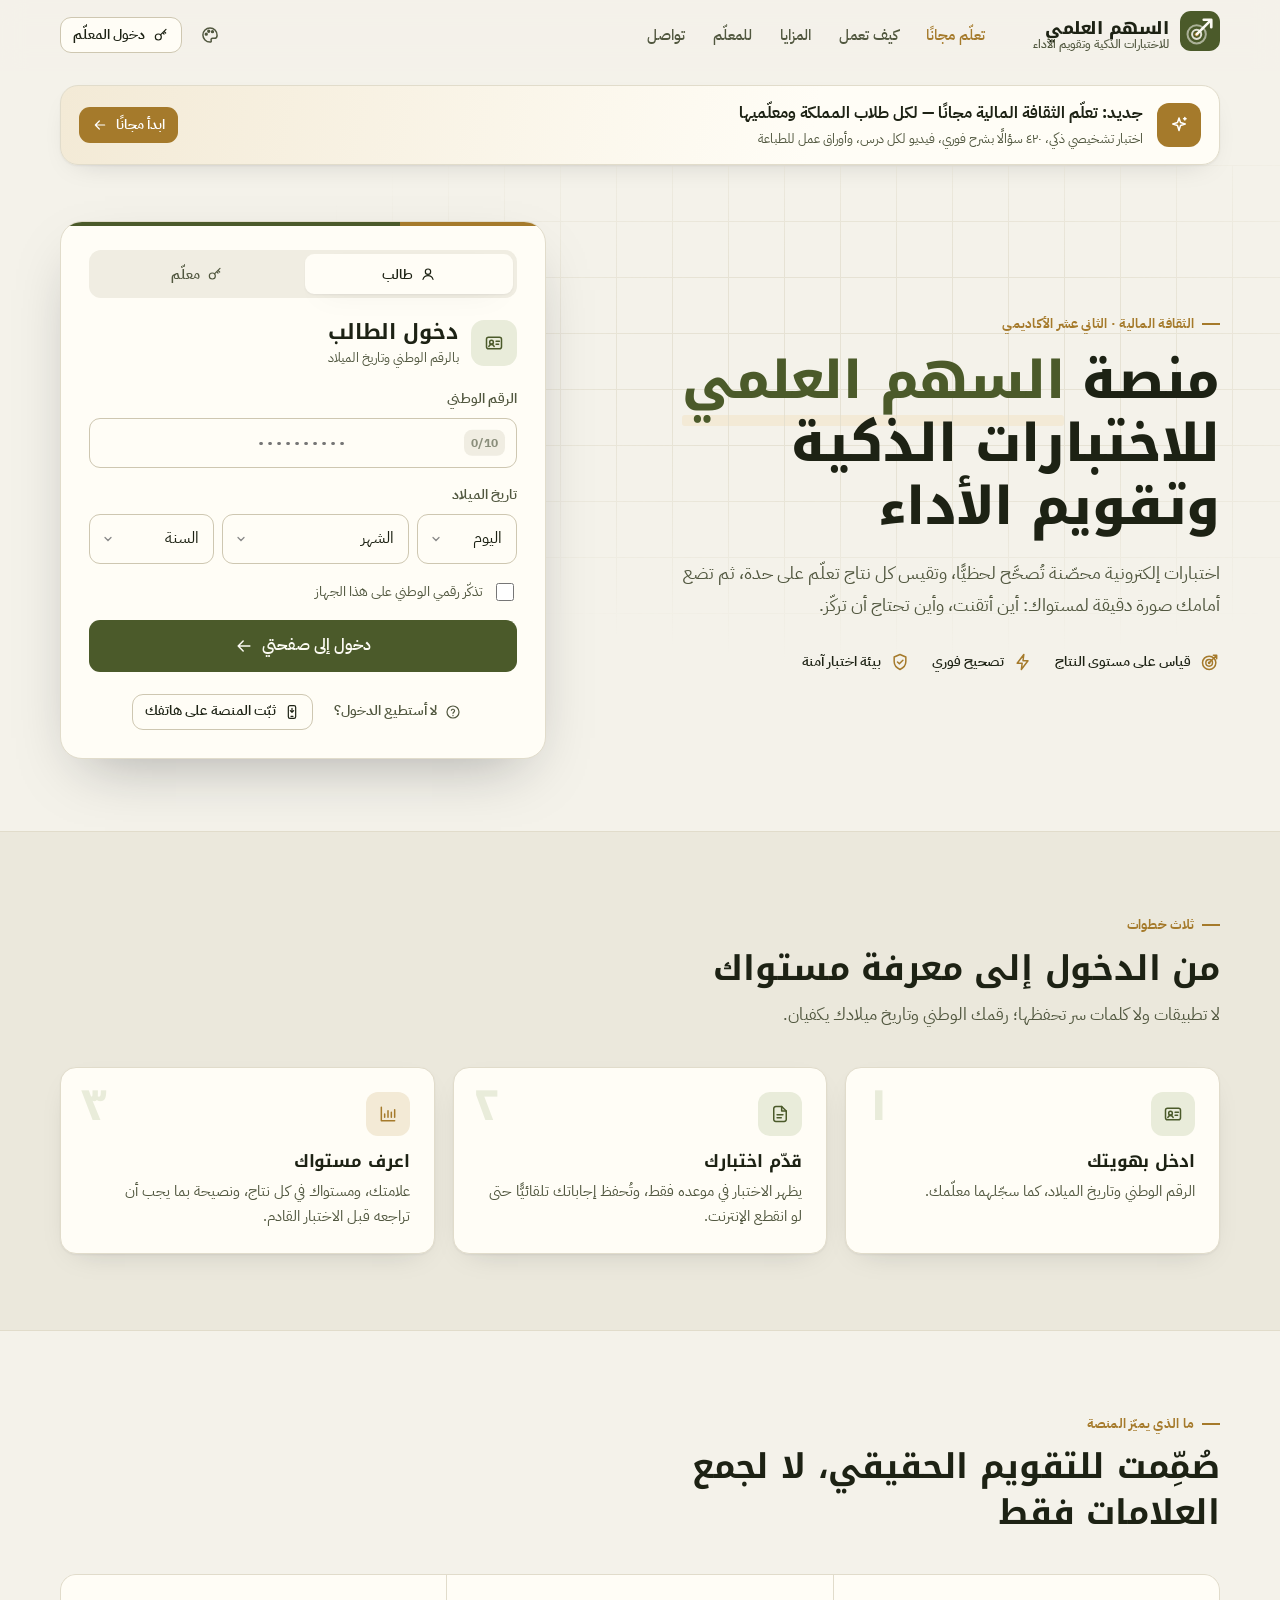
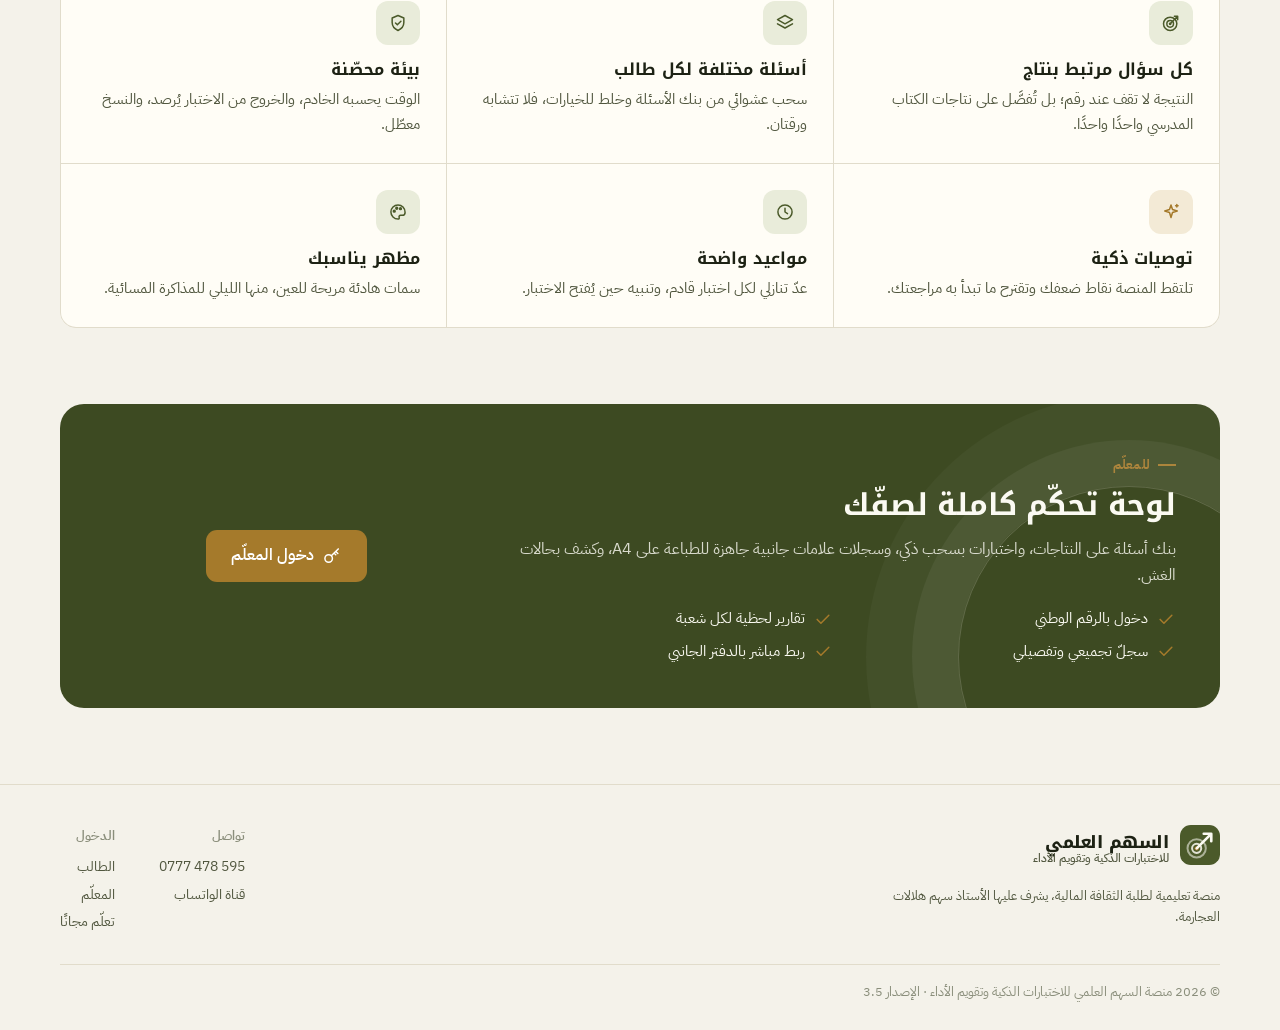
==== index.html @ 31724e99 "Add files via upload" ====
<!DOCTYPE html>
<html lang="ar" dir="rtl" data-skin="olive">
<head>
<meta charset="utf-8">
<meta http-equiv="Cache-Control" content="no-cache, must-revalidate">
<meta name="viewport" content="width=device-width, initial-scale=1, viewport-fit=cover">
<meta name="theme-color" content="#3d4a22">
<meta name="description" content="منصة السهم العلمي للاختبارات الذكية وتقويم الأداء — اختبارات إلكترونية آمنة تقيس كل نتاج تعلّم وتعرض للطالب مستواه بدقة.">
<title>منصة السهم العلمي للاختبارات الذكية وتقويم الأداء</title>
<link rel="manifest" href="manifest.webmanifest">
<link rel="icon" href="assets/icon.svg?v=3.9.2" type="image/svg+xml">
<link rel="preconnect" href="https://fonts.googleapis.com">
<link rel="preconnect" href="https://fonts.gstatic.com" crossorigin>
<link href="https://fonts.googleapis.com/css2?family=IBM+Plex+Sans+Arabic:wght@400;500;600;700&family=Noto+Kufi+Arabic:wght@600;700;800&display=swap" rel="stylesheet">
<link rel="stylesheet" href="assets/brand.css?v=3.9.2">
</head>
<body>

<!-- ======================= الموقع + الدخول ======================= -->
<div id="vLogin" class="hide">
  <header class="site-nav" id="siteNav"><div class="container">
    <a class="brand" href="#top"><span data-logo></span><span class="wm"><b>السهم العلمي</b><span>للاختبارات الذكية وتقويم الأداء</span></span></a>
    <nav aria-label="أقسام الموقع">
      <a href="learn.html" class="nav-free">تعلّم مجانًا</a><a href="#how">كيف تعمل</a><a href="#features">المزايا</a><a href="#teachers">للمعلّم</a><a href="#contact">تواصل</a>
    </nav>
    <div class="end">
      <button class="iconbtn" id="skinBtnL" title="المظهر" aria-label="تغيير المظهر"><i data-ic="palette"></i></button>
      <a class="btn outline sm hide-sm" href="teacher.html"><i data-ic="key" class="sm"></i>دخول المعلّم</a>
    </div>
  </div></header>

  <section class="free-strip"><div class="container"><a href="learn.html">
    <span class="fs-ic"><i data-ic="spark"></i></span><span class="fs-t"><b>جديد: تعلّم الثقافة المالية مجانًا — لكل طلاب المملكة ومعلّميها</b>
    <span>اختبار تشخيصي ذكي، ٤٢٠ سؤالًا بشرح فوري، فيديو لكل درس، وأوراق عمل للطباعة</span></span><span class="btn gold sm">ابدأ مجانًا <i data-ic="left" class="sm"></i></span></a></div></section>
  <section class="hero" id="top"><div class="container">
    <div class="reveal">
      <span class="eyebrow">الثقافة المالية · الثاني عشر الأكاديمي</span>
      <h1>منصة <em>السهم العلمي</em><br>للاختبارات الذكية وتقويم الأداء</h1>
      <p class="lead">اختبارات إلكترونية محصّنة تُصحَّح لحظيًّا، وتقيس كل نتاج تعلّم على حدة، ثم تضع أمامك صورة دقيقة لمستواك: أين أتقنت، وأين تحتاج أن تركّز.</p>
      <div class="trust">
        <div><i data-ic="target"></i>قياس على مستوى النتاج</div>
        <div><i data-ic="bolt"></i>تصحيح فوري</div>
        <div><i data-ic="shield"></i>بيئة اختبار آمنة</div>
      </div>
    </div>

    <div class="portal reveal" id="portal">
      <div class="seg" role="tablist"><button class="on" role="tab" aria-selected="true"><i data-ic="user" class="sm"></i>طالب</button><a href="teacher.html" role="tab"><i data-ic="key" class="sm"></i>معلّم</a></div>
      <div id="loginBox">
        <div class="p-head"><div class="badge"><i data-ic="id"></i></div><div><h2>دخول الطالب</h2><div class="tiny">بالرقم الوطني وتاريخ الميلاد</div></div></div>
        <form id="loginForm" autocomplete="off" novalidate>
          <div id="loginErr" class="err hide" role="alert"></div>
          <label class="field"><span>الرقم الوطني</span>
            <div class="nid-wrap" id="nidWrap">
              <input class="input mono" id="nid" inputmode="numeric" maxlength="10" required placeholder="٠٠٠٠٠٠٠٠٠٠" dir="ltr" aria-describedby="nidCount">
              <span class="count" id="nidCount">0/10</span><span class="tick"><i data-ic="checkc"></i></span>
            </div></label>
          <div class="field"><span>تاريخ الميلاد</span>
            <div class="dob">
              <select class="input" id="dobD" aria-label="اليوم" required></select>
              <select class="input" id="dobM" aria-label="الشهر" required></select>
              <select class="input" id="dobY" aria-label="السنة" required></select>
            </div></div>
          <label class="check"><input type="checkbox" id="remember"> تذكّر رقمي الوطني على هذا الجهاز</label>
          <button class="btn primary block lg" id="loginBtn" type="submit">دخول إلى صفحتي <i data-ic="left"></i></button>
          <div class="login-help"><button type="button" class="btn ghost sm" id="helpBtn"><i data-ic="help" class="sm"></i>لا أستطيع الدخول؟</button>
            <button type="button" class="btn outline sm hide" id="installBtn"><i data-ic="phone" class="sm"></i>ثبّت المنصة على هاتفك</button></div>
        </form>
      </div>
      <div id="welcomeBox" class="welcome hide" aria-live="polite">
        <div class="ok"><i data-ic="check" class="lg"></i></div>
        <h2 id="wName">أهلًا</h2><p class="muted" style="margin-top:6px">نجهّز صفحتك الآن…</p>
        <div class="step-dots"><i class="on"></i><i class="on"></i><i></i></div>
      </div>
    </div>
  </div></section>

  <section class="sec alt" id="how"><div class="container">
    <div class="sec-head reveal"><span class="eyebrow">ثلاث خطوات</span><h2>من الدخول إلى معرفة مستواك</h2><p>لا تطبيقات ولا كلمات سر تحفظها؛ رقمك الوطني وتاريخ ميلادك يكفيان.</p></div>
    <div class="steps">
      <div class="card reveal"><div class="ibox"><i data-ic="id"></i></div><h3>ادخل بهويتك</h3><p>الرقم الوطني وتاريخ الميلاد، كما سجّلهما معلّمك.</p></div>
      <div class="card reveal"><div class="ibox"><i data-ic="file"></i></div><h3>قدّم اختبارك</h3><p>يظهر الاختبار في موعده فقط، وتُحفظ إجاباتك تلقائيًّا حتى لو انقطع الإنترنت.</p></div>
      <div class="card reveal"><div class="ibox gold"><i data-ic="chart"></i></div><h3>اعرف مستواك</h3><p>علامتك، ومستواك في كل نتاج، ونصيحة بما يجب أن تراجعه قبل الاختبار القادم.</p></div>
    </div>
  </div></section>

  <section class="sec" id="features"><div class="container">
    <div class="sec-head reveal"><span class="eyebrow">ما الذي يميّز المنصة</span><h2>صُمِّمت للتقويم الحقيقي، لا لجمع العلامات فقط</h2></div>
    <div class="feat reveal">
      <div><div class="ibox"><i data-ic="target"></i></div><h3>كل سؤال مرتبط بنتاج</h3><p>النتيجة لا تقف عند رقم؛ بل تُفصَّل على نتاجات الكتاب المدرسي واحدًا واحدًا.</p></div>
      <div><div class="ibox"><i data-ic="layers"></i></div><h3>أسئلة مختلفة لكل طالب</h3><p>سحب عشوائي من بنك الأسئلة وخلط للخيارات، فلا تتشابه ورقتان.</p></div>
      <div><div class="ibox"><i data-ic="shield"></i></div><h3>بيئة محصّنة</h3><p>الوقت يحسبه الخادم، والخروج من الاختبار يُرصد، والنسخ معطّل.</p></div>
      <div><div class="ibox gold"><i data-ic="spark"></i></div><h3>توصيات ذكية</h3><p>تلتقط المنصة نقاط ضعفك وتقترح ما تبدأ به مراجعتك.</p></div>
      <div><div class="ibox"><i data-ic="clock"></i></div><h3>مواعيد واضحة</h3><p>عدّ تنازلي لكل اختبار قادم، وتنبيه حين يُفتح الاختبار.</p></div>
      <div><div class="ibox"><i data-ic="palette"></i></div><h3>مظهر يناسبك</h3><p>سمات هادئة مريحة للعين، منها الليلي للمذاكرة المسائية.</p></div>
    </div>
  </div></section>

  <section id="teachers"><div class="container">
    <div class="band reveal">
      <div><span class="eyebrow" style="color:var(--gold)">للمعلّم</span><h2 style="margin-top:10px">لوحة تحكّم كاملة لصفّك</h2>
        <p>بنك أسئلة على النتاجات، واختبارات بسحب ذكي، وسجلات علامات جانبية جاهزة للطباعة على A4، وكشف بحالات الغش.</p>
        <ul><li><i data-ic="check"></i>دخول بالرقم الوطني</li><li><i data-ic="check"></i>تقارير لحظية لكل شعبة</li>
            <li><i data-ic="check"></i>سجلّ تجميعي وتفصيلي</li><li><i data-ic="check"></i>ربط مباشر بالدفتر الجانبي</li></ul></div>
      <div style="text-align:center"><a class="btn gold lg" href="teacher.html"><i data-ic="key"></i>دخول المعلّم</a></div>
    </div>
  </div></section>

  <footer class="site-foot" id="contact"><div class="container">
    <div style="max-width:360px">
      <a class="brand" href="#top"><span data-logo></span><span class="wm"><b>السهم العلمي</b><span>للاختبارات الذكية وتقويم الأداء</span></span></a>
      <p class="tiny" style="margin-top:12px">منصة تعليمية لطلبة الثقافة المالية، يشرف عليها الأستاذ سهم هلالات العجارمة.</p>
    </div>
    <div class="cols">
      <div><b>تواصل</b><a href="tel:0777478595" dir="ltr" style="text-align:right">0777 478 595</a><a href="https://whatsapp.com/channel/0029VbDEOn26hENv5mIE1m0L" target="_blank" rel="noopener">قناة الواتساب</a></div>
      <div><b>الدخول</b><a href="#portal">الطالب</a><a href="teacher.html">المعلّم</a><a href="learn.html">تعلّم مجانًا</a></div>
    </div>
    <div class="copy">© <span id="yr"></span> منصة السهم العلمي للاختبارات الذكية وتقويم الأداء · الإصدار 3.5</div>
  </div></footer>
</div>

<!-- ======================= لوحة الطالب ======================= -->
<div id="vHome" class="hide">
  <header class="appbar"><div class="container">
    <a class="brand" href="#" id="homeLink"><span data-logo></span><span class="wm"><b>السهم العلمي</b><span>صفحة الطالب</span></span></a>
    <div class="who"><b id="hName">—</b><span class="avatar" id="hAv">—</span></div>
    <button class="iconbtn" id="refreshBtn" title="تحديث" aria-label="تحديث"><i data-ic="refresh"></i></button>
    <button class="iconbtn" id="skinBtn" title="المظهر" aria-label="تغيير المظهر"><i data-ic="palette"></i></button>
    <button class="iconbtn" id="logoutBtn" title="خروج" aria-label="تسجيل الخروج"><i data-ic="logout"></i></button>
  </div></header>
  <main class="dash container" id="dash"></main>
</div>

<!-- ======================= الاختبار ======================= -->
<section id="vExam" class="hide noselect">
  <div class="exam-top"><div class="container">
    <div class="grow"><div style="font-weight:700;font-family:var(--f-disp)" id="xTitle"></div>
      <div class="tiny"><span id="xProg"></span> · <span id="xSaved">—</span></div></div>
    <div class="timer mono" id="xTimer">--:--</div>
  </div>
  <div class="bar"><i id="xBar" style="width:0"></i></div>
  <div class="gbar hide" id="gBar"></div></div>
  <div class="wmark hide" id="wmark" aria-hidden="true"></div>
  <div class="gwarn" id="gWarn" role="alert"></div>
  <main class="exam-main">
    <div class="card qcard" id="xCard"></div>
    <div class="row sp" style="margin-top:14px">
      <button class="btn outline" id="xPrev"><i data-ic="right" class="sm"></i>السابق</button>
      <button class="btn ghost sm" id="xFlag"><i data-ic="flag" class="sm"></i>علّم للمراجعة</button>
      <button class="btn primary" id="xNext">التالي<i data-ic="left" class="sm"></i></button>
    </div>
    <div class="card pad" style="margin-top:16px">
      <div class="row sp" style="margin-bottom:12px"><b style="font-size:14px">خريطة الأسئلة</b>
        <span class="tiny"><span style="color:var(--accent)">■</span> مُجاب · <span style="color:var(--gold)">●</span> معلَّم</span></div>
      <div class="qnav" id="xNav"></div>
      <button class="btn primary block lg" id="xSubmit" style="margin-top:16px">تسليم الإجابات</button>
    </div>
  </main>
</section>

<!-- ======================= النتيجة ======================= -->
<section id="vResult" class="hide">
  <header class="appbar"><div class="container"><span data-logo class="brand"></span><h2 id="rTitle" style="font-size:18px">النتيجة</h2></div></header>
  <main class="exam-main"><div id="rBody"></div>
    <button class="btn primary block lg" id="rBack" style="margin-top:16px">العودة إلى صفحتي</button></main>
</section>

<div id="fsLock" class="lock hide"><div>
  <div class="ibox" style="margin:0 auto 12px;width:64px;height:64px"><i data-ic="lock" class="lg"></i></div>
  <h2 style="margin:8px 0">عُد إلى وضع ملء الشاشة</h2>
  <p class="muted">هذا الاختبار يتطلّب البقاء في ملء الشاشة، وكل خروج يُسجَّل للمعلّم.</p>
  <button class="btn primary lg" id="fsBack" style="margin-top:16px">متابعة الاختبار</button>
</div></div>

<script src="assets/config.js?v=3.9.2"></script>
<script src="assets/icons.js?v=3.9.2"></script>
<script src="assets/common.js?v=3.9.2"></script>
<script src="assets/student.js?v=3.9.2"></script>
</body>
</html>
---- assets/brand.css ----
/* =====================================================================
   منصة السهم العلمي للاختبارات الذكية وتقويم الأداء — نظام التصميم
   السمات: white (رسمي أبيض) · navy (كحلي) · olive (زيتي) · night (ليلي)
   ===================================================================== */
:root, :root[data-skin="white"]{
  --bg:#f6f5f1; --bg-2:#efede6; --surface:#ffffff; --surface-2:#f3f1ec; --line:#e3dfd6; --line-2:#d3cec2;
  --ink:#141820; --ink-2:#4b5361; --ink-3:#868d98;
  --accent:#16325a; --accent-2:#22477c; --accent-ink:#ffffff; --accent-soft:#e7ecf4; --accent-line:#c5d1e3;
  --gold:#a3742a; --gold-soft:#f5ecdc;
  --hero:#16325a; --hero-ink:#ffffff; --hero-2:#1f3f6d;
  --ok:#2c6a3b; --ok-bg:#e5f0e6; --warn:#946414; --warn-bg:#f7eedb; --danger:#a1302a; --danger-bg:#f8e6e4;
  --l1:#a1302a; --l1-bg:#f8e6e4; --l2:#946414; --l2-bg:#f7eedb; --l3:#22477c; --l3-bg:#e7ecf4; --l4:#2c6a3b; --l4-bg:#e5f0e6;
  /* جسور لملف app.css القديم */
  --brand:var(--accent); --brand-2:var(--accent-2); --brand-ink:var(--accent-ink); --brand-soft:var(--accent-soft);
  --sh:0 1px 2px rgba(20,24,32,.05), 0 10px 30px -18px rgba(20,24,32,.25);
  --sh-lg:0 24px 60px -24px rgba(20,24,32,.35);
  --r:16px; --r-sm:11px; --r-xs:8px;
  --f-body:"IBM Plex Sans Arabic", system-ui, -apple-system, "Segoe UI", sans-serif;
  --f-disp:"Noto Kufi Arabic", "IBM Plex Sans Arabic", sans-serif;
  --f-serif:"Amiri", "Noto Naskh Arabic", serif;
  --safe-b: env(safe-area-inset-bottom, 0px);
  color-scheme: light;
}
:root[data-skin="navy"]{
  --bg:#f3f0e8; --bg-2:#e9e4d8; --surface:#fffdf8; --surface-2:#f1ece1; --line:#e0d9c8; --line-2:#cfc6b1;
  --ink:#101826; --ink-2:#47505f; --ink-3:#858b93;
  --accent:#0d2340; --accent-2:#173661; --accent-ink:#fffaf0; --accent-soft:#e4e8ef; --accent-line:#c2cad8;
  --gold:#b3842f; --gold-soft:#f4e9d2; --hero:#0d2340; --hero-ink:#fffaf0; --hero-2:#173661;
  --l3:#173661; --l3-bg:#e4e8ef;
}
:root[data-skin="olive"]{
  --bg:#f4f2ea; --bg-2:#ebe8dc; --surface:#fffdf6; --surface-2:#f0ede2; --line:#e1dccb; --line-2:#cec7b1;
  --ink:#1d2214; --ink-2:#51573f; --ink-3:#8a8e7b;
  --accent:#4b5a2a; --accent-2:#5f7135; --accent-ink:#fbfaf2; --accent-soft:#e9ecda; --accent-line:#cdd4b2;
  --gold:#a57a2b; --gold-soft:#f3ead6; --hero:#3d4a22; --hero-ink:#fbfaf2; --hero-2:#4b5a2a;
  --l3:#4b6a8a; --l3-bg:#e6edf3; --l4:#4b5a2a; --l4-bg:#e9ecda;
}
:root[data-skin="night"]{
  --bg:#0e1113; --bg-2:#131719; --surface:#171b1e; --surface-2:#1e2326; --line:#2a3034; --line-2:#363d42;
  --ink:#ebe8e1; --ink-2:#a9a8a0; --ink-3:#73766f;
  --accent:#b9c37f; --accent-2:#cbd396; --accent-ink:#171a0d; --accent-soft:#252a1c; --accent-line:#3c4429;
  --gold:#d2a95b; --gold-soft:#2a2316; --hero:#171b1e; --hero-ink:#ebe8e1; --hero-2:#1e2326;
  --ok:#86c08f; --ok-bg:#16241a; --warn:#e0b45c; --warn-bg:#2a2214; --danger:#e48a80; --danger-bg:#2c1716;
  --l1:#e48a80; --l1-bg:#2c1716; --l2:#e0b45c; --l2-bg:#2a2214; --l3:#8fb3e0; --l3-bg:#162130; --l4:#86c08f; --l4-bg:#16241a;
  --sh:0 1px 2px rgba(0,0,0,.4), 0 10px 30px -18px rgba(0,0,0,.7); --sh-lg:0 24px 60px -24px rgba(0,0,0,.8);
  color-scheme: dark;
}

/* ---------- أساس ---------- */
*{box-sizing:border-box;-webkit-tap-highlight-color:transparent}
html{scroll-behavior:smooth}
html,body{margin:0;padding:0}
body{font-family:var(--f-body);background:var(--bg);color:var(--ink);font-size:15.5px;line-height:1.7;
  overflow-x:hidden;-webkit-font-smoothing:antialiased;text-rendering:optimizeLegibility}
button,input,select,textarea{font:inherit;color:inherit}
button{cursor:pointer;border:0;background:none}
button:disabled{opacity:.55;cursor:not-allowed}
h1,h2,h3,h4{margin:0;line-height:1.35;font-family:var(--f-disp);font-weight:700;letter-spacing:-.005em}
p{margin:0}
a{color:var(--accent);text-decoration:none}
a:hover{text-decoration:underline}
:focus-visible{outline:2.5px solid var(--gold);outline-offset:2px;border-radius:6px}
::selection{background:var(--accent);color:var(--accent-ink)}
.hide{display:none!important}
.mono,.num{font-variant-numeric:tabular-nums;font-feature-settings:"tnum"}
.muted{color:var(--ink-2)} .faint{color:var(--ink-3)} .tiny{font-size:12.5px;color:var(--ink-2)}
.row{display:flex;align-items:center;gap:10px} .wrap{flex-wrap:wrap} .grow{flex:1;min-width:0} .sp{justify-content:space-between}
.stack{display:grid;gap:12px}
.container{width:100%;max-width:1200px;margin-inline:auto;padding-inline:20px}
.ic{width:20px;height:20px;flex:none;stroke:currentColor;fill:none;stroke-width:1.8;stroke-linecap:round;stroke-linejoin:round}
.ic.lg{width:26px;height:26px} .ic.sm{width:16px;height:16px}
.sr{position:absolute;width:1px;height:1px;overflow:hidden;clip:rect(0 0 0 0)}

/* ---------- الشعار ---------- */
.brand{display:flex;align-items:center;gap:11px;color:inherit;text-decoration:none!important}
.brand .mark{width:40px;height:40px;flex:none}
.brand .wm{display:flex;flex-direction:column;line-height:1.2}
.brand .wm b{font-family:var(--f-disp);font-size:17px;font-weight:800;letter-spacing:-.01em}
.brand .wm span{font-size:11.5px;color:var(--ink-2);font-weight:500}
.mark .m-bg{fill:var(--accent)} .mark .m-fg{stroke:var(--accent-ink)} .mark .m-dot{fill:var(--gold)}

/* ---------- أزرار وحقول ---------- */
.btn{display:inline-flex;align-items:center;justify-content:center;gap:8px;min-height:44px;padding:0 18px;border-radius:var(--r-sm);
  font-weight:600;font-size:15px;border:1px solid transparent;transition:background .15s,border-color .15s,transform .08s,box-shadow .15s;
  text-decoration:none!important;white-space:nowrap}
.btn:active:not(:disabled){transform:translateY(1px)}
.btn.primary{background:var(--accent);color:var(--accent-ink)}
.btn.primary:hover:not(:disabled){background:var(--accent-2)}
.btn.gold{background:var(--gold);color:#fff}
.btn.outline{border-color:var(--line-2);background:var(--surface);color:var(--ink)}
.btn.outline:hover{border-color:var(--accent);color:var(--accent)}
.btn.ghost{color:var(--ink-2)} .btn.ghost:hover{background:var(--surface-2);color:var(--ink)}
.btn.danger{background:var(--danger);color:#fff}
.btn.lg{min-height:52px;font-size:16px;padding:0 24px}
.btn.sm{min-height:36px;font-size:13.5px;padding:0 12px}
.btn.block{width:100%}
.btn .spin{width:18px;height:18px;border-radius:50%;border:2px solid currentColor;border-inline-end-color:transparent;animation:spin .7s linear infinite}
@keyframes spin{to{transform:rotate(360deg)}}
.iconbtn{width:40px;height:40px;border-radius:12px;display:grid;place-items:center;color:var(--ink-2);flex:none;border:1px solid transparent}
.iconbtn:hover{background:var(--surface-2);color:var(--ink);border-color:var(--line)}

.field{display:grid;gap:7px}
.field>span,.lbl{font-size:13.5px;font-weight:600;color:var(--ink-2)}
.input{width:100%;min-height:50px;border:1.5px solid var(--line-2);background:var(--surface);border-radius:var(--r-sm);padding:0 14px;
  font-size:16px;transition:border-color .15s, box-shadow .15s;outline:none;appearance:none}
.input:focus{border-color:var(--accent);box-shadow:0 0 0 4px var(--accent-soft)}
.input.bad{border-color:var(--danger);box-shadow:0 0 0 4px var(--danger-bg)}
select.input{background-image:url("data:image/svg+xml,%3Csvg xmlns='http://www.w3.org/2000/svg' width='12' height='12' viewBox='0 0 24 24' fill='none' stroke='%23888' stroke-width='2.5' stroke-linecap='round'%3E%3Cpath d='m6 9 6 6 6-6'/%3E%3C/svg%3E");
  background-position:left 12px center;background-repeat:no-repeat;padding-left:30px}
.err{background:var(--danger-bg);color:var(--danger);border-radius:var(--r-sm);padding:10px 14px;font-size:14px;font-weight:500;display:flex;gap:8px;align-items:flex-start}

.card{background:var(--surface);border:1px solid var(--line);border-radius:var(--r);box-shadow:var(--sh)}
.card.pad{padding:20px}
.pill{display:inline-flex;align-items:center;gap:6px;font-size:12px;font-weight:600;border-radius:999px;padding:3px 10px;background:var(--surface-2);color:var(--ink-2);white-space:nowrap}
.pill.open{background:var(--ok-bg);color:var(--ok)} .pill.open::before{content:"";width:7px;height:7px;border-radius:50%;background:currentColor;animation:pulse 1.6s infinite}
.pill.soon{background:var(--accent-soft);color:var(--accent)} .pill.ended{background:var(--surface-2);color:var(--ink-3)}
.pill.warn{background:var(--warn-bg);color:var(--warn)}
@keyframes pulse{0%,100%{opacity:1}50%{opacity:.35}}
.bar{height:7px;border-radius:99px;background:var(--surface-2);overflow:hidden}
.bar>i{display:block;height:100%;background:var(--accent);border-radius:inherit;transition:width .5s cubic-bezier(.2,.8,.2,1)}
.eyebrow{display:inline-flex;align-items:center;gap:8px;font-size:12.5px;font-weight:700;letter-spacing:.02em;color:var(--gold);text-transform:none}
.eyebrow::before{content:"";width:18px;height:2px;background:currentColor}

/* ---------- شريط الموقع ---------- */
.site-nav{position:sticky;top:0;z-index:60;background:color-mix(in srgb,var(--bg) 86%,transparent);
  backdrop-filter:saturate(1.4) blur(12px);-webkit-backdrop-filter:saturate(1.4) blur(12px);border-bottom:1px solid transparent;transition:border-color .2s}
.site-nav.scrolled{border-bottom-color:var(--line)}
.site-nav .container{display:flex;align-items:center;gap:18px;height:70px}
.site-nav nav{display:flex;gap:4px;margin-inline-start:18px}
.site-nav nav a{color:var(--ink-2);font-weight:500;font-size:14.5px;padding:8px 12px;border-radius:9px;text-decoration:none}
.site-nav nav a:hover{color:var(--ink);background:var(--surface-2)}
.site-nav .end{margin-inline-start:auto;display:flex;align-items:center;gap:8px}
@media (max-width:860px){.site-nav nav{display:none}.site-nav .hide-sm{display:none}}

/* ---------- البطل ---------- */
.hero{position:relative;overflow:hidden;padding:56px 0 72px}
.hero::before{content:"";position:absolute;inset:0;pointer-events:none;
  background-image:linear-gradient(var(--line) 1px,transparent 1px),linear-gradient(90deg,var(--line) 1px,transparent 1px);
  background-size:56px 56px;mask-image:radial-gradient(ellipse 70% 60% at 70% 30%,#000 30%,transparent 75%);
  -webkit-mask-image:radial-gradient(ellipse 70% 60% at 70% 30%,#000 30%,transparent 75%);opacity:.7}
.hero .container{position:relative;display:grid;grid-template-columns:1.12fr .88fr;gap:56px;align-items:center}
.hero h1{font-size:clamp(30px,4.4vw,52px);line-height:1.22;font-weight:800;margin:14px 0 18px}
.hero h1 em{font-style:normal;color:var(--accent);position:relative;white-space:nowrap}
.hero h1 em::after{content:"";position:absolute;inset-inline:0;bottom:.06em;height:.22em;background:var(--gold-soft);z-index:-1;border-radius:3px}
.hero .lead{font-size:17.5px;color:var(--ink-2);max-width:560px;line-height:1.85}
.hero .trust{display:flex;flex-wrap:wrap;gap:10px 22px;margin-top:28px}
.hero .trust div{display:flex;align-items:center;gap:9px;font-size:14px;font-weight:600;color:var(--ink)}
.hero .trust .ic{color:var(--gold)}
.hero .cta{display:flex;gap:10px;flex-wrap:wrap;margin-top:30px}
@media (max-width:960px){.hero .container{grid-template-columns:1fr;gap:36px}.hero{padding:28px 0 48px}}

/* ---------- بوابة الدخول ---------- */
.portal{position:relative;background:var(--surface);border:1px solid var(--line);border-radius:22px;box-shadow:var(--sh-lg);padding:28px;overflow:hidden}
.portal::before{content:"";position:absolute;inset-inline:0;top:0;height:4px;background:linear-gradient(90deg,var(--accent) 0 70%,var(--gold) 70% 100%)}
.portal .p-head{display:flex;align-items:center;gap:12px;margin-bottom:20px}
.portal .p-head .badge{width:46px;height:46px;border-radius:13px;display:grid;place-items:center;background:var(--accent-soft);color:var(--accent)}
.portal h2{font-size:21px}
.portal form{display:grid;gap:16px}
.seg{display:grid;grid-template-columns:1fr 1fr;background:var(--surface-2);border-radius:12px;padding:4px;gap:4px;margin-bottom:20px}
.seg a,.seg button{display:flex;align-items:center;justify-content:center;gap:7px;min-height:40px;border-radius:9px;font-weight:600;font-size:14px;color:var(--ink-2);text-decoration:none!important}
.seg .on{background:var(--surface);color:var(--ink);box-shadow:var(--sh)}
.nid-wrap{position:relative}
.nid-wrap .input{font-size:21px;letter-spacing:.14em;text-align:center;font-weight:600;padding-inline:48px}
.nid-wrap .count{position:absolute;inset-inline-start:12px;top:50%;transform:translateY(-50%);font-size:12px;font-weight:700;color:var(--ink-3);
  background:var(--surface-2);border-radius:8px;padding:3px 7px}
.nid-wrap .tick{position:absolute;inset-inline-end:14px;top:50%;transform:translateY(-50%) scale(.6);opacity:0;color:var(--ok);transition:.2s}
.nid-wrap.full .tick{opacity:1;transform:translateY(-50%) scale(1)}
.nid-wrap.full .count{color:var(--ok);background:var(--ok-bg)}
.dob{display:grid;grid-template-columns:.8fr 1.5fr 1fr;gap:8px}
.check{display:flex;align-items:center;gap:9px;font-size:14px;color:var(--ink-2);cursor:pointer;user-select:none}
.check input{width:18px;height:18px;accent-color:var(--accent)}
.shake{animation:shake .42s}
@keyframes shake{20%,60%{transform:translateX(-7px)}40%,80%{transform:translateX(7px)}}
.welcome{text-align:center;padding:26px 6px}
.welcome .ok{width:72px;height:72px;border-radius:50%;margin:0 auto 14px;display:grid;place-items:center;background:var(--ok-bg);color:var(--ok);animation:pop .45s cubic-bezier(.2,1.4,.4,1)}
@keyframes pop{from{transform:scale(.4);opacity:0}}
.step-dots{display:flex;gap:6px;justify-content:center;margin-top:16px}
.step-dots i{width:22px;height:4px;border-radius:9px;background:var(--line-2)} .step-dots i.on{background:var(--accent)}

/* ---------- أقسام الموقع ---------- */
.sec{padding:76px 0}
.sec.alt{background:var(--bg-2);border-block:1px solid var(--line)}
.sec-head{max-width:640px;margin-bottom:38px}
.sec-head h2{font-size:clamp(24px,3vw,34px);margin:10px 0 10px}
.sec-head p{color:var(--ink-2);font-size:16.5px}
.steps{display:grid;grid-template-columns:repeat(3,1fr);gap:18px;counter-reset:st}
.steps .card{padding:24px;position:relative}
.steps .card::before{counter-increment:st;content:counter(st,arabic-indic);font-family:var(--f-disp);font-weight:800;font-size:44px;line-height:1;color:var(--accent-soft);
  position:absolute;inset-inline-end:20px;top:16px}
.steps h3{font-size:17px;margin:14px 0 6px} .steps p{color:var(--ink-2);font-size:14.5px}
.feat{display:grid;grid-template-columns:repeat(3,1fr);gap:1px;background:var(--line);border:1px solid var(--line);border-radius:var(--r);overflow:hidden}
.feat>div{background:var(--surface);padding:26px}
.feat h3{font-size:16.5px;margin:14px 0 6px} .feat p{color:var(--ink-2);font-size:14.5px}
.ibox{width:44px;height:44px;border-radius:12px;display:grid;place-items:center;background:var(--accent-soft);color:var(--accent)}
.ibox.gold{background:var(--gold-soft);color:var(--gold)}
@media (max-width:900px){.steps,.feat{grid-template-columns:1fr}}
.band{background:var(--hero);color:var(--hero-ink);border-radius:24px;padding:44px;display:grid;grid-template-columns:1.3fr .7fr;gap:30px;align-items:center;position:relative;overflow:hidden}
.band::after{content:"";position:absolute;inset-inline-start:-80px;bottom:-120px;width:340px;height:340px;border-radius:50%;border:1.5px solid color-mix(in srgb,var(--hero-ink) 18%,transparent);
  box-shadow:0 0 0 46px color-mix(in srgb,var(--hero-ink) 5%,transparent),0 0 0 92px color-mix(in srgb,var(--hero-ink) 3%,transparent)}
.band h2{font-size:clamp(22px,2.6vw,30px);color:var(--hero-ink)}
.band p{opacity:.82;margin-top:10px}
.band ul{list-style:none;padding:0;margin:18px 0 0;display:grid;gap:8px;grid-template-columns:1fr 1fr}
.band li{display:flex;gap:8px;align-items:center;font-size:14.5px}
.band li .ic{color:var(--gold)}
.band .btn{position:relative;z-index:1}
@media (max-width:860px){.band{grid-template-columns:1fr;padding:30px}.band ul{grid-template-columns:1fr}}
.site-foot{padding:40px 0 calc(28px + var(--safe-b));border-top:1px solid var(--line);margin-top:76px}
.site-foot .container{display:flex;flex-wrap:wrap;gap:20px 40px;align-items:flex-start;justify-content:space-between}
.site-foot .cols{display:flex;gap:44px;flex-wrap:wrap;font-size:14px}
.site-foot .cols b{display:block;font-size:13px;color:var(--ink-3);margin-bottom:8px;font-weight:600}
.site-foot .cols a,.site-foot .cols span{display:block;color:var(--ink-2);margin-bottom:4px}
.site-foot .copy{width:100%;font-size:12.5px;color:var(--ink-3);border-top:1px solid var(--line);padding-top:16px;margin-top:6px}

/* ---------- لوحة الطالب ---------- */
.appbar{position:sticky;top:0;z-index:50;background:var(--surface);border-bottom:1px solid var(--line)}
.appbar .container{display:flex;align-items:center;gap:12px;height:64px}
.appbar .who{display:flex;align-items:center;gap:10px;margin-inline-start:auto;padding:5px 6px 5px 12px;border-radius:999px;border:1px solid var(--line)}
.avatar{width:32px;height:32px;border-radius:50%;display:grid;place-items:center;background:var(--accent);color:var(--accent-ink);font-weight:700;font-family:var(--f-disp);font-size:14px}
.appbar .who b{font-size:14px;max-width:180px;overflow:hidden;text-overflow:ellipsis;white-space:nowrap}
@media (max-width:640px){.appbar .who b{display:none}.appbar .who{padding:4px}}
.dash{padding:26px 0 calc(60px + var(--safe-b))}
.greet{background:var(--hero);color:var(--hero-ink);border-radius:22px;padding:28px;position:relative;overflow:hidden}
.greet::after{content:"";position:absolute;inset-inline-start:-60px;top:-90px;width:300px;height:300px;border-radius:50%;
  border:1.5px solid color-mix(in srgb,var(--hero-ink) 16%,transparent);box-shadow:0 0 0 40px color-mix(in srgb,var(--hero-ink) 4%,transparent)}
.greet h1{font-size:clamp(22px,3vw,30px);color:var(--hero-ink)}
.greet .sub{opacity:.8;margin-top:4px;font-size:14.5px}
.kpis{display:grid;grid-template-columns:repeat(4,1fr);gap:12px;margin-top:22px;position:relative;z-index:1}
.kpi{background:color-mix(in srgb,var(--hero-ink) 9%,transparent);border:1px solid color-mix(in srgb,var(--hero-ink) 14%,transparent);border-radius:14px;padding:14px}
.kpi b{display:block;font-family:var(--f-disp);font-size:24px;line-height:1.2}
.kpi span{font-size:12.5px;opacity:.78}
@media (max-width:720px){.kpis{grid-template-columns:1fr 1fr}}
.spot{margin-top:18px;display:grid;grid-template-columns:auto 1fr auto;gap:18px;align-items:center;padding:20px 22px;border-radius:18px;
  background:var(--surface);border:1.5px solid var(--accent);box-shadow:var(--sh)}
.spot .ibox{width:52px;height:52px}
.spot h3{font-size:18px} .spot .meta{display:flex;flex-wrap:wrap;gap:6px 14px;font-size:13.5px;color:var(--ink-2);margin-top:4px}
.spot .cd{font-family:var(--f-disp);font-weight:700;color:var(--accent)}
@media (max-width:640px){.spot{grid-template-columns:1fr}.spot .ibox{display:none}}
.smart{margin-top:18px;display:flex;gap:14px;align-items:flex-start;background:var(--gold-soft);border:1px solid color-mix(in srgb,var(--gold) 30%,transparent);
  border-radius:16px;padding:16px 18px;font-size:14.5px}
.smart .ic{color:var(--gold);margin-top:3px}
.smart b{font-family:var(--f-disp)}
.tiles{display:grid;grid-template-columns:repeat(3,1fr);gap:14px;margin-top:22px}
.tile{text-align:start;background:var(--surface);border:1px solid var(--line);border-radius:18px;padding:20px;display:grid;gap:12px;
  transition:border-color .15s,transform .15s,box-shadow .15s;position:relative;min-height:150px;align-content:start}
.tile:hover{border-color:var(--accent-line);transform:translateY(-2px);box-shadow:var(--sh-lg)}
.tile h3{font-size:16.5px}
.tile p{font-size:13.5px;color:var(--ink-2)}
.tile .cnt{position:absolute;inset-inline-end:18px;top:18px;font-family:var(--f-disp);font-weight:800;font-size:26px;color:var(--ink-3)}
.tile .cnt.hot{color:var(--accent)}
.tile .go{position:absolute;inset-inline-end:18px;bottom:16px;color:var(--ink-3);transition:transform .15s}
.tile:hover .go{transform:translateX(-4px);color:var(--accent)}
@media (max-width:860px){.tiles{grid-template-columns:1fr 1fr}}
@media (max-width:600px){.tiles{gap:10px}.tile{min-height:0;padding:16px;gap:10px}.tile p{font-size:12.5px}.tile h3{font-size:15px}.tile .cnt{font-size:20px;top:14px;inset-inline-end:14px}
  .tile .go{display:none}.hero .lead{font-size:15.5px}.hero .trust{display:none}.dob .input{padding-inline:10px 24px;font-size:15px;background-position:left 8px center}
  .appbar .brand .wm{display:none}.greet{padding:22px}.portal{padding:22px}.sec{padding:52px 0}}
.crumb{display:flex;align-items:center;gap:10px;margin-bottom:18px}
.crumb h2{font-size:22px}
.panel-grid{display:grid;grid-template-columns:repeat(2,1fr);gap:14px}
@media (max-width:760px){.panel-grid{grid-template-columns:1fr}}
.xcard{padding:18px;display:grid;gap:10px}
.xcard .ttl{font-weight:700;font-size:16px;font-family:var(--f-disp)}
.xcard .meta{display:flex;flex-wrap:wrap;gap:6px 14px;font-size:13px;color:var(--ink-2)}
.xcard .meta span{display:inline-flex;align-items:center;gap:5px}
.empty{text-align:center;padding:40px 20px;color:var(--ink-2)}
.empty .ibox{margin:0 auto 12px}
.list{display:grid}
.list .li{display:grid;grid-template-columns:1fr auto;gap:6px 14px;align-items:center;padding:14px 18px;border-bottom:1px solid var(--line)}
.list .li:last-child{border-bottom:0}
.score{font-family:var(--f-disp);font-weight:700;font-size:17px}
.unit{border:1px solid var(--line);border-radius:16px;background:var(--surface);overflow:hidden}
.unit+.unit{margin-top:12px}
.unit summary{list-style:none;cursor:pointer;padding:16px 18px;display:flex;align-items:center;gap:12px}
.unit summary::-webkit-details-marker{display:none}
.unit summary h3{font-size:16px}
.unit[open] summary{border-bottom:1px solid var(--line)}
.unit .oc{display:grid;grid-template-columns:auto 1fr auto;gap:12px;align-items:center;padding:12px 18px;border-bottom:1px solid var(--line);font-size:14px}
.unit .oc:last-child{border-bottom:0}
.lbl-chip{font-size:11.5px;font-weight:700;color:var(--ink-3);background:var(--surface-2);border-radius:7px;padding:2px 7px;font-family:var(--f-body)}
.lv{display:inline-grid;place-items:center;min-width:76px;font-size:12px;font-weight:700;border-radius:8px;padding:4px 8px}
.lv1{background:var(--l1-bg);color:var(--l1)} .lv2{background:var(--l2-bg);color:var(--l2)} .lv3{background:var(--l3-bg);color:var(--l3)} .lv4{background:var(--l4-bg);color:var(--l4)}
.lv0{background:var(--surface-2);color:var(--ink-3)}
.dist{display:flex;height:10px;border-radius:99px;overflow:hidden;background:var(--surface-2);min-width:120px}
.dist i{height:100%} .dist .d1{background:var(--l1)} .dist .d2{background:var(--l2)} .dist .d3{background:var(--l3)} .dist .d4{background:var(--l4)}
.kv{display:grid;grid-template-columns:auto 1fr;gap:10px 22px;font-size:14.5px}
.kv dt{color:var(--ink-3)} .kv dd{margin:0;font-weight:600}
.timeline{position:relative;padding-inline-start:22px}
.timeline::before{content:"";position:absolute;inset-inline-start:6px;top:6px;bottom:6px;width:2px;background:var(--line)}
.timeline .ev{position:relative;padding:0 0 18px}
.timeline .ev::before{content:"";position:absolute;inset-inline-start:-21px;top:7px;width:12px;height:12px;border-radius:50%;background:var(--surface);border:2.5px solid var(--accent)}

/* ---------- السمات ---------- */
.skins{display:grid;grid-template-columns:repeat(2,1fr);gap:10px}
.skin{border:1.5px solid var(--line);border-radius:14px;padding:12px;text-align:start;display:grid;gap:8px;background:var(--surface)}
.skin.on{border-color:var(--accent);box-shadow:0 0 0 3px var(--accent-soft)}
.skin .sw{display:flex;gap:5px} .skin .sw i{width:22px;height:22px;border-radius:7px;border:1px solid rgba(0,0,0,.08)}
.skin b{font-size:14px}

/* ---------- الاختبار ---------- */
.exam-top{position:sticky;top:0;z-index:50;background:var(--surface);border-bottom:1px solid var(--line);padding:10px 0 0}
.exam-top .container{display:flex;align-items:center;gap:14px}
.timer{font-family:var(--f-disp);font-weight:800;font-size:20px;padding:6px 14px;border-radius:12px;background:var(--accent-soft);color:var(--accent);min-width:96px;text-align:center}
.timer.low{background:var(--danger-bg);color:var(--danger);animation:pulse 1s infinite}
.exam-top .bar{height:4px;border-radius:0;margin-top:10px}
.exam-main{max-width:820px;margin-inline:auto;padding:22px 20px calc(60px + var(--safe-b))}
.qcard{padding:26px}
.qnum{font-size:13px;font-weight:700;color:var(--gold);margin-bottom:8px}
.stem{font-size:18.5px;line-height:1.95;font-weight:500;white-space:pre-wrap}
.qimg{max-width:100%;border-radius:12px;margin-top:14px;border:1px solid var(--line)}
.opts{display:grid;gap:10px;margin-top:20px}
.opt{display:flex;gap:14px;align-items:flex-start;text-align:start;padding:14px 16px;border-radius:14px;border:1.5px solid var(--line);background:var(--surface);
  font-size:16px;line-height:1.8;transition:border-color .12s,background .12s;white-space:pre-wrap}
.opt:hover{border-color:var(--accent-line);background:var(--surface-2)}
.opt .L{flex:none;width:32px;height:32px;border-radius:10px;display:grid;place-items:center;font-weight:700;background:var(--surface-2);color:var(--ink-2);font-family:var(--f-disp)}
.opt[aria-checked="true"]{border-color:var(--accent);background:var(--accent-soft)}
.opt[aria-checked="true"] .L{background:var(--accent);color:var(--accent-ink)}
.qnav{display:grid;grid-template-columns:repeat(auto-fill,minmax(42px,1fr));gap:7px}
.qnav button{height:42px;border-radius:10px;border:1.5px solid var(--line);font-weight:600;font-size:14px;background:var(--surface);position:relative}
.qnav .done{background:var(--accent);border-color:var(--accent);color:var(--accent-ink)}
.qnav .cur{box-shadow:0 0 0 3px var(--gold-soft);border-color:var(--gold)}
.qnav .flag::after{content:"";position:absolute;top:4px;inset-inline-end:4px;width:7px;height:7px;border-radius:50%;background:var(--gold)}
.noselect{-webkit-user-select:none;user-select:none;-webkit-touch-callout:none}
.lock{position:fixed;inset:0;z-index:200;background:color-mix(in srgb,var(--bg) 96%,transparent);display:grid;place-items:center;text-align:center;padding:24px}
.lock>div{max-width:420px}
.score-ring{--p:0;width:150px;height:150px;border-radius:50%;margin:6px auto 14px;display:grid;place-items:center;
  background:conic-gradient(var(--accent) calc(var(--p)*1%),var(--surface-2) 0)}
.score-ring>div{width:118px;height:118px;border-radius:50%;background:var(--surface);display:grid;place-items:center;text-align:center}
.score-ring b{font-family:var(--f-disp);font-size:26px;display:block}

/* ---------- منبثقات وإشعارات (common.js) ---------- */
.scrim{position:fixed;inset:0;background:rgba(10,14,20,.42);opacity:0;pointer-events:none;transition:opacity .2s;z-index:90}
.scrim.on{opacity:1;pointer-events:auto}
.sheet{position:fixed;z-index:100;inset-inline:0;bottom:0;max-height:88vh;overflow:auto;background:var(--surface);border-radius:22px 22px 0 0;
  padding:26px 22px calc(22px + var(--safe-b));transform:translateY(105%);transition:transform .28s cubic-bezier(.2,.8,.2,1);box-shadow:var(--sh-lg)}
.sheet.on{transform:none}
@media (min-width:720px){.sheet{inset-inline:auto;left:50%;bottom:auto;top:50%;width:520px;border-radius:20px;transform:translate(-50%,-46%) scale(.97);opacity:0;pointer-events:none;
  transition:transform .2s,opacity .2s}.sheet.on{transform:translate(-50%,-50%);opacity:1;pointer-events:auto}.sheet.wide{width:min(860px,94vw)}}
.sheet h3{font-size:19px;margin-bottom:10px}
.sheet .close{position:absolute;top:14px;inset-inline-end:14px;width:36px;height:36px;border-radius:10px;color:var(--ink-2)}
.sheet .close:hover{background:var(--surface-2)}
.toast{position:fixed;z-index:300;left:50%;bottom:calc(24px + var(--safe-b));transform:translate(-50%,20px);opacity:0;pointer-events:none;
  background:var(--ink);color:var(--bg);padding:12px 18px;border-radius:12px;font-size:14.5px;font-weight:500;transition:.22s;max-width:92vw;box-shadow:var(--sh-lg)}
.toast.on{opacity:1;transform:translate(-50%,0)} .toast.err{background:var(--danger);color:#fff}

.reveal{opacity:0;transform:translateY(14px);transition:opacity .6s ease,transform .6s ease}
.reveal.in{opacity:1;transform:none}
@media (prefers-reduced-motion:reduce){*{animation:none!important;transition:none!important}.reveal{opacity:1;transform:none}}
@media (max-width:960px){.hero .portal{order:-1}.hero h1{font-size:28px;margin:10px 0 12px}}
@media (max-width:600px){.site-nav .brand .wm span{display:none}.site-nav .container{height:62px}}

/* ---------- حماية الاختبار ---------- */
.gbar{display:flex;align-items:center;gap:8px;justify-content:center;font-size:12.5px;font-weight:600;color:var(--gold);background:var(--gold-soft);padding:6px 12px;text-align:center}
.gbar .ic{flex:none}
.wmark{position:fixed;inset:0;z-index:40;pointer-events:none;display:flex;flex-wrap:wrap;align-content:space-around;justify-content:space-around;gap:40px 60px;
  transform:rotate(-24deg) scale(1.4);opacity:.075;overflow:hidden;user-select:none}
.wmark span{font-family:var(--f-disp);font-weight:800;font-size:17px;color:var(--ink);white-space:nowrap}
.gwarn{position:fixed;z-index:120;top:16px;left:50%;transform:translate(-50%,-140%);transition:transform .25s cubic-bezier(.2,.8,.2,1);background:var(--danger);color:#fff;
  border-radius:14px;padding:12px 18px;display:flex;align-items:center;gap:10px;box-shadow:var(--sh-lg);max-width:92vw}
.gwarn.on{transform:translate(-50%,0)}
.gwarn span{font-size:12.5px;opacity:.85}
body.guarded #vExam{-webkit-user-select:none;user-select:none;-webkit-touch-callout:none}
body.guarded.veiled #vExam .exam-main{filter:blur(14px);transition:filter .1s}
@media print{body.guarded *{visibility:hidden!important}body.guarded::after{content:"الطباعة ممنوعة أثناء الاختبار";visibility:visible;position:fixed;inset:0;display:grid;place-items:center;font-size:28px}}
.sheet{visibility:hidden;transition:transform .28s cubic-bezier(.2,.8,.2,1),opacity .2s,visibility 0s linear .3s}
.sheet.on{visibility:visible;transition-delay:0s}

/* ===== نتائجي وسلوكي (صفحة الطالب) ===== */
.mks{display:grid;grid-template-columns:repeat(4,1fr);gap:10px}
.mk{background:var(--surface-2);border-radius:14px;padding:12px;display:grid;gap:2px;text-align:center}
.mk span{font-size:12.5px;color:var(--ink-2);font-weight:600}.mk b{font-size:24px;font-family:var(--f-disp)}.mk small{font-size:11.5px;color:var(--ink-3)}
.mk em{font-style:normal;font-size:11.5px;color:var(--accent);font-weight:600}
@media (max-width:640px){.mks{grid-template-columns:1fr 1fr}}
.tcard{text-align:start;cursor:pointer;font:inherit;color:inherit;width:100%}
.tcard:hover,.bcard:hover{border-color:var(--accent)}
.bgrid{display:grid;grid-template-columns:repeat(4,1fr);gap:12px}
@media (max-width:760px){.bgrid{grid-template-columns:1fr 1fr}}
.bcard{background:var(--surface);border:1px solid var(--line);border-radius:16px;padding:16px;display:grid;gap:6px;justify-items:start;cursor:pointer;font:inherit;color:inherit;text-align:start}
.bcard b{font-size:26px;font-family:var(--f-disp)}.bcard span{font-size:13px;color:var(--ink-2);font-weight:600}
.bcard.ok .ibox{background:#e7f4ea;color:#1d6b33}.bcard.bad .ibox{background:#fbe9e9;color:#a12a2a}.bcard.warn .ibox{background:#fdf2dc;color:#8a5a00}
/* جداول وملاحظات في صفحة الطالب */
.tw{overflow:auto;border:1px solid var(--line);border-radius:14px;background:var(--surface);max-width:100%}
table.t{width:100%;border-collapse:separate;border-spacing:0;font-size:14px}
table.t th{position:sticky;top:0;background:var(--surface-2);color:var(--ink-2);font-weight:700;font-size:12.5px;text-align:start;padding:10px 12px;border-bottom:1px solid var(--line);white-space:nowrap;z-index:2}
table.t td{padding:9px 12px;border-bottom:1px solid var(--line);vertical-align:middle}
table.t tr:last-child td{border-bottom:0}
table.t tbody tr:hover td{background:color-mix(in srgb,var(--accent-soft) 45%,transparent)}
table.t .num{text-align:center;font-variant-numeric:tabular-nums}
.note{font-size:12.5px;color:var(--ink-2);background:var(--surface-2);border-radius:12px;padding:10px 12px;line-height:1.7}

/* ===== بطاقات العلامات في الواجهة + التوصيات ===== */
.mkpi{font:inherit;color:inherit;text-align:start;cursor:pointer;display:grid;gap:2px}
.mkpi span{font-size:12.5px;opacity:.85}.mkpi b{font-size:26px}.mkpi small{font-size:11.5px;opacity:.8}
.kpis.sm{margin-top:10px}.kpis.sm .kpi{padding:10px 14px}.kpis.sm .kpi b{font-size:18px}
.smart .grow{min-width:0}
.tshort{margin:6px 0 0;padding-inline-start:18px;display:grid;gap:4px}
.tip{border-inline-start:4px solid var(--line-2)}
.tip.urgent{border-inline-start-color:#c0392b}.tip.study{border-inline-start-color:#d68910}.tip.improve{border-inline-start-color:var(--accent)}
.tip.behavior{border-inline-start-color:#7d5ba6}.tip.keep{border-inline-start-color:#1e8449}
.tipo{background:var(--surface-2);border-radius:12px;padding:10px 12px}
.tsteps{margin:0;padding-inline-start:20px;display:grid;gap:4px;font-size:13.5px;line-height:1.8}

/* ===== صورة الطالب ===== */
.av-img{border-radius:50%;object-fit:cover;flex:none;border:2px solid var(--surface);box-shadow:0 0 0 2px var(--accent-line);background:var(--surface-2)}
.avatar.has-ph{padding:0;overflow:hidden;background:none}.avatar.has-ph img{width:100%;height:100%;object-fit:cover;border-radius:50%}

/* ===== ترتيبي: الأيقونة والميداليات ===== */
.rankw{position:relative;display:block;width:100%;text-align:start;margin-top:18px;padding:16px 18px 18px;border-radius:20px;border:1px solid var(--line);
  background:var(--surface);box-shadow:var(--sh);overflow:hidden;cursor:pointer;color:inherit;font:inherit}
.rankw.is-top{border-color:#f2c94c;background:radial-gradient(120% 90% at 50% 0%,rgba(251,191,36,.20),transparent 60%),var(--surface)}
.rankw-h{display:flex;align-items:center;gap:12px;position:relative;z-index:1}.rankw-h b{display:block;font-size:15.5px}.rankw-h .go{color:var(--ink-3)}
.rk-pair{display:grid;grid-template-columns:1fr 1fr;gap:12px;margin-top:14px;position:relative;z-index:1}
.rk-pair .rk{display:grid;justify-items:center;gap:6px;text-align:center}
.rk-t{font-size:12.5px;font-weight:700;color:var(--ink-2)}
.rk-disc{position:relative;width:128px;height:128px;border-radius:50%;display:grid;place-items:center;align-content:center;gap:1px;color:#fff;
  background:var(--rk-bg);box-shadow:inset 0 2px 6px rgba(255,255,255,.45),inset 0 -8px 18px rgba(0,0,0,.22),0 10px 24px -10px rgba(0,0,0,.45);
  text-shadow:0 1px 2px rgba(0,0,0,.35)}
.rk-disc::before{content:"";position:absolute;inset:7px;border-radius:50%;border:2px dashed rgba(255,255,255,.45)}
.rk.m1 .rk-disc,.rk.m2 .rk-disc{color:#3a2a06;text-shadow:0 1px 0 rgba(255,255,255,.55)}.rk.m2 .rk-disc{color:#1e293b}
.rk-row{display:flex;align-items:center;gap:4px;direction:ltr}
.rk-n{font-family:var(--f-disp);font-size:40px;line-height:1;font-weight:800}
.rk-o{font-size:12px;font-weight:700;max-width:112px;line-height:1.35}
.rk-disc small{font-size:10.5px;opacity:.9}
.rk-ic{display:grid;place-items:center}
.rk-up{font-style:normal;font-size:12px;font-weight:700;color:var(--ok);background:var(--ok-bg);border-radius:999px;padding:3px 10px}
.rk-star{width:26px;height:26px;flex:none;animation:rkSpin 3.2s linear infinite;filter:drop-shadow(0 0 6px rgba(251,191,36,.9))}
.rk.is-top .rk-disc{animation:rkGlow 2.4s ease-in-out infinite}
@keyframes rkSpin{to{transform:rotate(360deg)}}
@keyframes rkGlow{50%{box-shadow:inset 0 2px 6px rgba(255,255,255,.5),inset 0 -8px 18px rgba(0,0,0,.2),0 0 0 6px rgba(251,191,36,.25),0 0 30px 6px rgba(251,191,36,.45)}}
.rk-pair.big .rk-disc{width:150px;height:150px}.rk-pair.big .rk-n{font-size:48px}
@media (max-width:420px){.rk-disc{width:112px;height:112px}.rk-n{font-size:34px}.rk-pair.big .rk-disc{width:128px;height:128px}}

/* احتفالات التتويج المستمرة */
.confetti{position:absolute;left:50%;top:45%;width:0;height:0;pointer-events:none;z-index:0}
.confetti i{position:absolute;width:var(--w);height:calc(var(--w) * 1.6);background:var(--c);border-radius:2px;opacity:0;
  animation:cfBurst 2.6s cubic-bezier(.15,.7,.35,1) var(--d) infinite}
@keyframes cfBurst{0%{opacity:0;transform:translate(0,0) rotate(0) scale(.4)}8%{opacity:1}
  60%{opacity:1;transform:translate(var(--x),var(--y)) rotate(var(--r)) scale(1)}
  100%{opacity:0;transform:translate(calc(var(--x) * 1.15),calc(var(--y) + 90px)) rotate(calc(var(--r) * 1.5)) scale(.9)}}
.rk-disc .confetti{top:50%}

/* بطاقة الشرف */
.honor{position:relative;border-radius:24px;padding:4px;background:linear-gradient(135deg,#fde68a,#d4a017 30%,#fff3c4 50%,#b8860b 75%,#fde68a);box-shadow:var(--sh-lg);overflow:hidden}
.honor-in{position:relative;z-index:1;border-radius:20px;padding:30px 20px 22px;text-align:center;
  background:radial-gradient(110% 70% at 50% 0%,rgba(251,191,36,.18),transparent 65%),var(--surface)}
.honor .confetti{top:30%;z-index:2}
.honor-rib{display:inline-block;font-family:var(--f-serif);font-size:26px;font-weight:700;color:#7c4a03;padding:4px 26px;margin-bottom:14px;
  background:linear-gradient(90deg,transparent,#fde68a 15%,#fbbf24 50%,#fde68a 85%,transparent);border-radius:6px}
.honor-ph{display:grid;place-items:center;margin-bottom:10px}.honor-ph .av-img,.honor-ph .avatar{box-shadow:0 0 0 4px #fbbf24,0 0 0 8px rgba(251,191,36,.25)}
.honor h2{font-family:var(--f-serif);font-size:28px;margin:4px 0 2px}
.honor-ranks{display:flex;flex-wrap:wrap;justify-content:center;gap:8px;margin:14px 0 4px}
.hr-chip{display:inline-flex;align-items:center;gap:6px;font-weight:700;font-size:14px;padding:6px 14px;border-radius:999px;background:var(--gold-soft);color:var(--gold);border:1px solid #f2c94c}
.hr-chip .rk-star{width:20px;height:20px}
.honor blockquote,.motiv blockquote{margin:16px auto 6px;max-width:560px;font-family:var(--f-serif);font-size:18px;line-height:1.9;color:var(--ink);
  padding:12px 16px;border-inline-start:4px solid var(--gold);background:var(--surface-2);border-radius:10px;text-align:start}
.honor-sig{display:flex;justify-content:space-between;flex-wrap:wrap;gap:8px;max-width:560px;margin:10px auto 0;font-size:13px;color:var(--ink-2)}

/* رسالة التحفيز (الوسط والأواخر) */
.motiv{border-radius:22px;padding:26px 20px;text-align:center;background:var(--surface);border:1px solid var(--line);box-shadow:var(--sh)}
.motiv.b-mid{background:radial-gradient(120% 80% at 50% 0%,rgba(20,184,166,.16),transparent 60%),var(--surface)}
.motiv.b-low{background:radial-gradient(120% 80% at 50% 0%,rgba(249,115,22,.16),transparent 60%),var(--surface)}
.mv-ic{width:64px;height:64px;margin:0 auto 10px;border-radius:50%;display:grid;place-items:center;color:#fff;background:linear-gradient(135deg,#2dd4bf,#0f766e)}
.motiv.b-low .mv-ic{background:linear-gradient(135deg,#fdba74,#ea580c)}
.motiv h2{font-size:22px;margin:0 0 6px}.motiv p{margin:4px 0;color:var(--ink-2)}
.mv-up{color:var(--ok)!important;font-weight:700}

/* مراجعة الإجابات الصحيحة */
.rv.good{border-inline-start:4px solid var(--ok)}.rv.bad{border-inline-start:4px solid var(--danger)}.rv.blank{border-inline-start:4px solid var(--line-2)}
.rv .stem{font-size:16.5px}
.opt.rvo{cursor:default;align-items:center}
.opt.is-ok{border-color:var(--ok);background:var(--ok-bg)}.opt.is-ok .L{background:var(--ok);color:#fff}
.opt.is-bad{border-color:var(--danger);background:var(--danger-bg)}.opt.is-bad .L{background:var(--danger);color:#fff}
.tag{display:inline-flex;align-items:center;gap:4px;font-size:12px;border-radius:999px;padding:3px 10px;white-space:nowrap}
.tag.ok{background:var(--ok);color:#fff}.tag.me{background:var(--surface-2);color:var(--ink-2);border:1px solid var(--line-2)}
.rk-disc>:not(.confetti){position:relative;z-index:1}
.gr-h{display:flex;align-items:center;gap:12px}.gr-h .av-img{box-shadow:0 0 0 2px rgba(255,255,255,.6)}

/* ===== شاشة الدخول: المساعدة والتثبيت ===== */
.login-help{display:flex;flex-wrap:wrap;justify-content:center;gap:8px;margin-top:6px}
.hlist{margin:6px 0 0;padding-inline-start:20px;line-height:2;font-size:14.5px}
.hsteps{display:grid;grid-template-columns:1fr 1fr;gap:10px;margin-top:10px}
.hsteps>div{border:1px solid var(--line);border-radius:12px;padding:10px 12px;font-size:14px}.hsteps>div.on{border-color:var(--accent);background:var(--accent-soft)}
.hsteps ol{margin:6px 0 0;padding-inline-start:18px;line-height:1.9}
@media (max-width:520px){.hsteps{grid-template-columns:1fr}}

/* ===== التدريب الذاتي ===== */
.pspot{margin-top:18px;display:grid;grid-template-columns:auto 1fr auto;gap:16px;align-items:center;padding:18px 20px;border-radius:18px;background:var(--surface);border:1px solid var(--line);box-shadow:var(--sh)}
.pspot h3{font-size:16.5px;margin:0 0 2px}
.pspot-f{display:grid;justify-items:center;width:74px;padding:8px 0;border-radius:16px;background:var(--surface-2);color:var(--ink-3);line-height:1.1}
.pspot-f.on{background:linear-gradient(160deg,#fff1d6,#fed7aa);color:#c2410c}
.pspot-f b{font-family:var(--f-disp);font-size:24px;font-weight:800;color:inherit}.pspot-f span{font-size:11.5px}
.pspot-b{display:grid;gap:8px}
.wk{display:flex;gap:4px;margin-top:8px}.wk i{width:14px;height:14px;border-radius:4px;background:var(--surface-2);border:1px solid var(--line)}.wk i.on{background:#f97316;border-color:#ea580c}
@media (max-width:640px){.pspot{grid-template-columns:auto 1fr}.pspot-b{grid-column:1/-1;grid-template-columns:1fr 1fr}}
.lessons{display:grid;gap:10px}
.lu{font-weight:700;color:var(--gold);margin-top:8px;font-size:14px}
.lc2{display:flex;gap:12px;align-items:center;padding:14px 16px;border-radius:14px;background:var(--surface);border:1px solid var(--line)}
.lc2-b{display:grid;gap:6px;flex:none}
.pq .opt{width:100%}
.pfb{display:grid;gap:6px;margin-top:16px;padding:14px;border-radius:12px;border:1.5px solid}
.pfb.ok{border-color:var(--ok);background:var(--ok-bg)}.pfb.bad{border-color:var(--danger);background:var(--danger-bg)}
.pfb .btn{justify-self:start;margin-top:4px}

/* ===== صفحة الدرس ===== */
.vid{position:relative;padding-top:56.25%;border-radius:14px;overflow:hidden;background:#000;box-shadow:var(--sh)}
.vid iframe{position:absolute;inset:0;width:100%;height:100%;border:0}
.sum{white-space:pre-wrap;line-height:2;font-size:15px}

/* ===== منحنى التقدّم ===== */
.hero-n{font-family:var(--f-disp);font-size:34px;font-weight:800;line-height:1.1}.hero-n small{font-size:14px;color:var(--ink-3);font-weight:500}
.chart{position:relative;margin-top:12px}
.chart svg{width:100%;height:auto;display:block;touch-action:pan-y}
.chart .gl{stroke:var(--line);stroke-width:1}
.chart .ax{fill:var(--ink-3);font-size:11px;font-family:var(--f-body)}
.chart .ln{fill:none;stroke:var(--accent);stroke-width:2;stroke-linejoin:round;stroke-linecap:round}
.chart .dt{fill:var(--accent);stroke:var(--surface);stroke-width:2}
.chart .xh{stroke:var(--ink-3);stroke-width:1;stroke-dasharray:3 3}
.tipbox{position:absolute;min-width:150px;padding:8px 10px;border-radius:10px;background:var(--surface);border:1px solid var(--line-2);box-shadow:var(--sh);font-size:12.5px;line-height:1.7;pointer-events:none;color:var(--ink)}

/* ===== اسأل معلّمي ===== */
.ask .q{margin:8px 0 0;font-size:15px;line-height:1.9;white-space:pre-wrap}
.ask.mine{border-inline-start:4px solid var(--accent)}
.ask .ans{margin-top:10px;padding:10px 12px;border-radius:10px;background:var(--ok-bg)}.ask .ans p{margin:4px 0 0;white-space:pre-wrap;line-height:1.9}

/* شريط «تعلّم مجانًا» في الصفحة الأولى */
.free-strip{padding:14px 0 0}
.free-strip a{display:flex;align-items:center;gap:14px;padding:14px 18px;border-radius:18px;text-decoration:none;color:inherit;
  background:linear-gradient(100deg,var(--gold-soft),var(--surface) 65%);border:1px solid var(--line);box-shadow:var(--sh)}
.free-strip .fs-ic{width:44px;height:44px;border-radius:12px;display:grid;place-items:center;background:var(--gold);color:#fff;flex:none}
.free-strip .fs-t{flex:1;display:grid;gap:2px}.free-strip .fs-t b{font-size:15.5px}.free-strip .fs-t span{font-size:13px;color:var(--ink-2)}
.nav-free{color:var(--gold)!important;font-weight:700}
@media (max-width:640px){.free-strip a{flex-wrap:wrap}.free-strip .fs-ic{display:none}.free-strip .btn{width:100%;justify-content:center}}
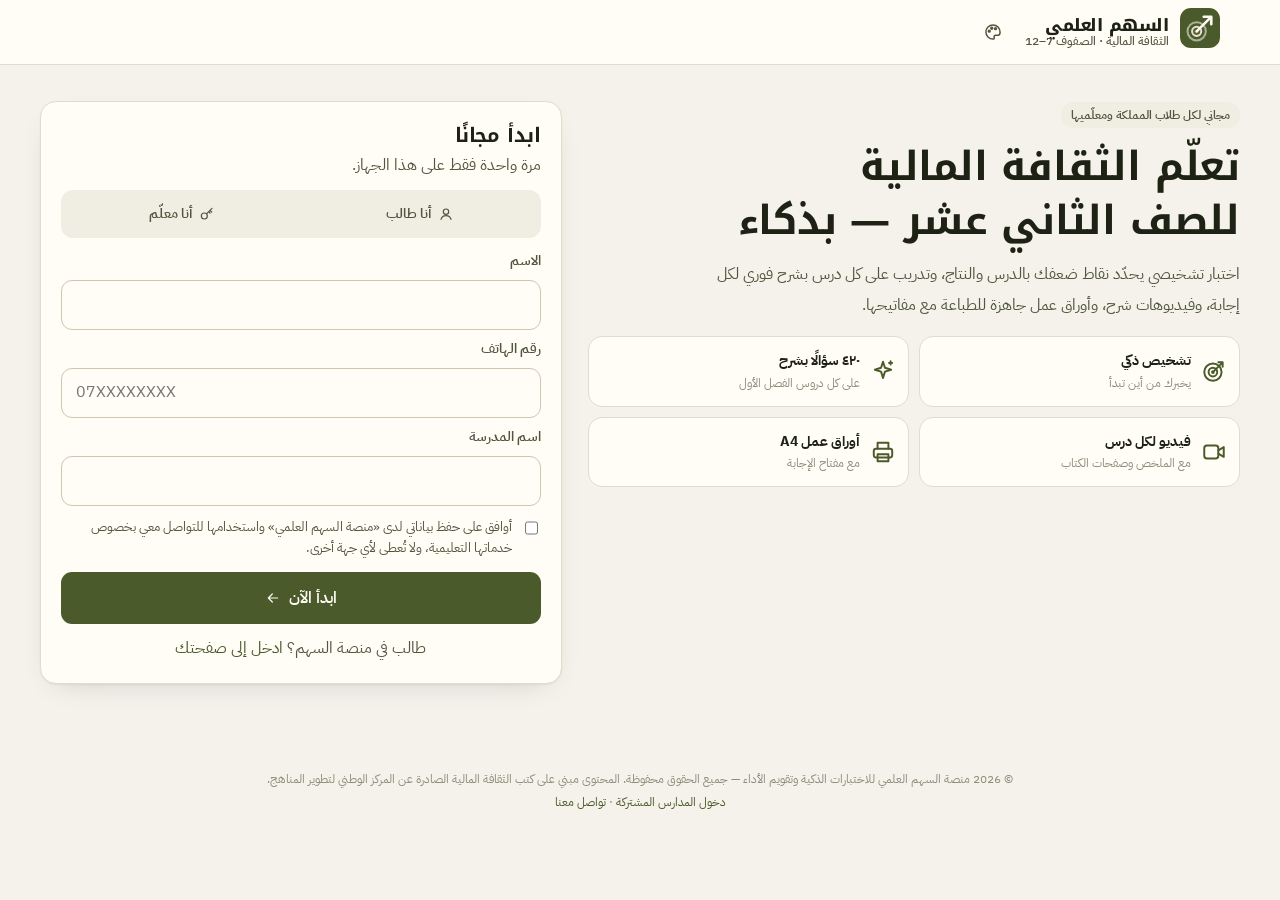
==== commit e71098a9: "Add files via upload" ====
--- a/index.html
+++ b/index.html
@@ -5,176 +5,38 @@
 <meta http-equiv="Cache-Control" content="no-cache, must-revalidate">
 <meta name="viewport" content="width=device-width, initial-scale=1, viewport-fit=cover">
 <meta name="theme-color" content="#3d4a22">
-<meta name="description" content="منصة السهم العلمي للاختبارات الذكية وتقويم الأداء — اختبارات إلكترونية آمنة تقيس كل نتاج تعلّم وتعرض للطالب مستواه بدقة.">
-<title>منصة السهم العلمي للاختبارات الذكية وتقويم الأداء</title>
+<meta name="description" content="منصة السهم العلمي — الثقافة المالية للصفوف 7–12: أوراق عمل واختبارات احترافية بنماذج متعددة، سجلات رسمية بنتاجات الكتاب، ملزمة لكل درس، وتدريب وتشخيص ذكي للطلبة.">
+<title>منصة السهم العلمي — الثقافة المالية للصفوف 7–12</title>
+<script>
+  // طلبة المدارس المشتركة (رمز QR لبطاقة الخروج، أو من سجّل دخوله سابقًا على هذا الجهاز) ← صفحة الطلبة
+  (function () { try { var h = location.hash || "", q = location.search || "";
+    if (q.indexOf("home") < 0 && (h.indexOf("#/go/") === 0 || h === "#portal" || localStorage.getItem("sahm_st_nid"))) location.replace("students.html" + h); } catch (e) {} })();
+</script>
 <link rel="manifest" href="manifest.webmanifest">
-<link rel="icon" href="assets/icon.svg?v=3.9.2" type="image/svg+xml">
+<link rel="icon" href="assets/icon.svg?v=4.0" type="image/svg+xml">
 <link rel="preconnect" href="https://fonts.googleapis.com">
 <link rel="preconnect" href="https://fonts.gstatic.com" crossorigin>
-<link href="https://fonts.googleapis.com/css2?family=IBM+Plex+Sans+Arabic:wght@400;500;600;700&family=Noto+Kufi+Arabic:wght@600;700;800&display=swap" rel="stylesheet">
-<link rel="stylesheet" href="assets/brand.css?v=3.9.2">
+<link href="https://fonts.googleapis.com/css2?family=IBM+Plex+Sans+Arabic:wght@400;500;600;700&family=Noto+Kufi+Arabic:wght@600;700;800&family=Amiri:wght@700&display=swap" rel="stylesheet">
+<link rel="stylesheet" href="assets/brand.css?v=4.0">
+<link rel="stylesheet" href="assets/learn.css?v=4.0">
 </head>
 <body>
+  <header class="appbar"><div class="container">
+    <a class="brand" href="#" id="lnHome"><span data-logo></span><span class="wm"><b>السهم العلمي</b><span>الثقافة المالية · الصفوف 7–12</span></span></a>
+    <button class="btn outline sm hide" id="lnG" aria-label="تغيير الصف"></button>
+    <div class="who hide" id="lnWho"><b id="lnName">—</b><span class="pill" id="lnRole"></span></div>
+    <button class="iconbtn" id="lnSkin" title="المظهر" aria-label="تغيير المظهر"><i data-ic="palette"></i></button>
+  </div></header>
+  <main class="dash container" id="ln"></main>
+  <footer class="ln-foot"><div class="container">© <span id="lnYr"></span> منصة السهم العلمي للاختبارات الذكية وتقويم الأداء — جميع الحقوق محفوظة. المحتوى مبني على كتب الثقافة المالية الصادرة عن المركز الوطني لتطوير المناهج.
+    <br><a href="teacher.html">دخول المدارس المشتركة</a> · <a href="https://wa.me/962777478595" target="_blank" rel="noopener">تواصل معنا</a></div></footer>
 
-<!-- ======================= الموقع + الدخول ======================= -->
-<div id="vLogin" class="hide">
-  <header class="site-nav" id="siteNav"><div class="container">
-    <a class="brand" href="#top"><span data-logo></span><span class="wm"><b>السهم العلمي</b><span>للاختبارات الذكية وتقويم الأداء</span></span></a>
-    <nav aria-label="أقسام الموقع">
-      <a href="learn.html" class="nav-free">تعلّم مجانًا</a><a href="#how">كيف تعمل</a><a href="#features">المزايا</a><a href="#teachers">للمعلّم</a><a href="#contact">تواصل</a>
-    </nav>
-    <div class="end">
-      <button class="iconbtn" id="skinBtnL" title="المظهر" aria-label="تغيير المظهر"><i data-ic="palette"></i></button>
-      <a class="btn outline sm hide-sm" href="teacher.html"><i data-ic="key" class="sm"></i>دخول المعلّم</a>
-    </div>
-  </div></header>
-
-  <section class="free-strip"><div class="container"><a href="learn.html">
-    <span class="fs-ic"><i data-ic="spark"></i></span><span class="fs-t"><b>جديد: تعلّم الثقافة المالية مجانًا — لكل طلاب المملكة ومعلّميها</b>
-    <span>اختبار تشخيصي ذكي، ٤٢٠ سؤالًا بشرح فوري، فيديو لكل درس، وأوراق عمل للطباعة</span></span><span class="btn gold sm">ابدأ مجانًا <i data-ic="left" class="sm"></i></span></a></div></section>
-  <section class="hero" id="top"><div class="container">
-    <div class="reveal">
-      <span class="eyebrow">الثقافة المالية · الثاني عشر الأكاديمي</span>
-      <h1>منصة <em>السهم العلمي</em><br>للاختبارات الذكية وتقويم الأداء</h1>
-      <p class="lead">اختبارات إلكترونية محصّنة تُصحَّح لحظيًّا، وتقيس كل نتاج تعلّم على حدة، ثم تضع أمامك صورة دقيقة لمستواك: أين أتقنت، وأين تحتاج أن تركّز.</p>
-      <div class="trust">
-        <div><i data-ic="target"></i>قياس على مستوى النتاج</div>
-        <div><i data-ic="bolt"></i>تصحيح فوري</div>
-        <div><i data-ic="shield"></i>بيئة اختبار آمنة</div>
-      </div>
-    </div>
-
-    <div class="portal reveal" id="portal">
-      <div class="seg" role="tablist"><button class="on" role="tab" aria-selected="true"><i data-ic="user" class="sm"></i>طالب</button><a href="teacher.html" role="tab"><i data-ic="key" class="sm"></i>معلّم</a></div>
-      <div id="loginBox">
-        <div class="p-head"><div class="badge"><i data-ic="id"></i></div><div><h2>دخول الطالب</h2><div class="tiny">بالرقم الوطني وتاريخ الميلاد</div></div></div>
-        <form id="loginForm" autocomplete="off" novalidate>
-          <div id="loginErr" class="err hide" role="alert"></div>
-          <label class="field"><span>الرقم الوطني</span>
-            <div class="nid-wrap" id="nidWrap">
-              <input class="input mono" id="nid" inputmode="numeric" maxlength="10" required placeholder="٠٠٠٠٠٠٠٠٠٠" dir="ltr" aria-describedby="nidCount">
-              <span class="count" id="nidCount">0/10</span><span class="tick"><i data-ic="checkc"></i></span>
-            </div></label>
-          <div class="field"><span>تاريخ الميلاد</span>
-            <div class="dob">
-              <select class="input" id="dobD" aria-label="اليوم" required></select>
-              <select class="input" id="dobM" aria-label="الشهر" required></select>
-              <select class="input" id="dobY" aria-label="السنة" required></select>
-            </div></div>
-          <label class="check"><input type="checkbox" id="remember"> تذكّر رقمي الوطني على هذا الجهاز</label>
-          <button class="btn primary block lg" id="loginBtn" type="submit">دخول إلى صفحتي <i data-ic="left"></i></button>
-          <div class="login-help"><button type="button" class="btn ghost sm" id="helpBtn"><i data-ic="help" class="sm"></i>لا أستطيع الدخول؟</button>
-            <button type="button" class="btn outline sm hide" id="installBtn"><i data-ic="phone" class="sm"></i>ثبّت المنصة على هاتفك</button></div>
-        </form>
-      </div>
-      <div id="welcomeBox" class="welcome hide" aria-live="polite">
-        <div class="ok"><i data-ic="check" class="lg"></i></div>
-        <h2 id="wName">أهلًا</h2><p class="muted" style="margin-top:6px">نجهّز صفحتك الآن…</p>
-        <div class="step-dots"><i class="on"></i><i class="on"></i><i></i></div>
-      </div>
-    </div>
-  </div></section>
-
-  <section class="sec alt" id="how"><div class="container">
-    <div class="sec-head reveal"><span class="eyebrow">ثلاث خطوات</span><h2>من الدخول إلى معرفة مستواك</h2><p>لا تطبيقات ولا كلمات سر تحفظها؛ رقمك الوطني وتاريخ ميلادك يكفيان.</p></div>
-    <div class="steps">
-      <div class="card reveal"><div class="ibox"><i data-ic="id"></i></div><h3>ادخل بهويتك</h3><p>الرقم الوطني وتاريخ الميلاد، كما سجّلهما معلّمك.</p></div>
-      <div class="card reveal"><div class="ibox"><i data-ic="file"></i></div><h3>قدّم اختبارك</h3><p>يظهر الاختبار في موعده فقط، وتُحفظ إجاباتك تلقائيًّا حتى لو انقطع الإنترنت.</p></div>
-      <div class="card reveal"><div class="ibox gold"><i data-ic="chart"></i></div><h3>اعرف مستواك</h3><p>علامتك، ومستواك في كل نتاج، ونصيحة بما يجب أن تراجعه قبل الاختبار القادم.</p></div>
-    </div>
-  </div></section>
-
-  <section class="sec" id="features"><div class="container">
-    <div class="sec-head reveal"><span class="eyebrow">ما الذي يميّز المنصة</span><h2>صُمِّمت للتقويم الحقيقي، لا لجمع العلامات فقط</h2></div>
-    <div class="feat reveal">
-      <div><div class="ibox"><i data-ic="target"></i></div><h3>كل سؤال مرتبط بنتاج</h3><p>النتيجة لا تقف عند رقم؛ بل تُفصَّل على نتاجات الكتاب المدرسي واحدًا واحدًا.</p></div>
-      <div><div class="ibox"><i data-ic="layers"></i></div><h3>أسئلة مختلفة لكل طالب</h3><p>سحب عشوائي من بنك الأسئلة وخلط للخيارات، فلا تتشابه ورقتان.</p></div>
-      <div><div class="ibox"><i data-ic="shield"></i></div><h3>بيئة محصّنة</h3><p>الوقت يحسبه الخادم، والخروج من الاختبار يُرصد، والنسخ معطّل.</p></div>
-      <div><div class="ibox gold"><i data-ic="spark"></i></div><h3>توصيات ذكية</h3><p>تلتقط المنصة نقاط ضعفك وتقترح ما تبدأ به مراجعتك.</p></div>
-      <div><div class="ibox"><i data-ic="clock"></i></div><h3>مواعيد واضحة</h3><p>عدّ تنازلي لكل اختبار قادم، وتنبيه حين يُفتح الاختبار.</p></div>
-      <div><div class="ibox"><i data-ic="palette"></i></div><h3>مظهر يناسبك</h3><p>سمات هادئة مريحة للعين، منها الليلي للمذاكرة المسائية.</p></div>
-    </div>
-  </div></section>
-
-  <section id="teachers"><div class="container">
-    <div class="band reveal">
-      <div><span class="eyebrow" style="color:var(--gold)">للمعلّم</span><h2 style="margin-top:10px">لوحة تحكّم كاملة لصفّك</h2>
-        <p>بنك أسئلة على النتاجات، واختبارات بسحب ذكي، وسجلات علامات جانبية جاهزة للطباعة على A4، وكشف بحالات الغش.</p>
-        <ul><li><i data-ic="check"></i>دخول بالرقم الوطني</li><li><i data-ic="check"></i>تقارير لحظية لكل شعبة</li>
-            <li><i data-ic="check"></i>سجلّ تجميعي وتفصيلي</li><li><i data-ic="check"></i>ربط مباشر بالدفتر الجانبي</li></ul></div>
-      <div style="text-align:center"><a class="btn gold lg" href="teacher.html"><i data-ic="key"></i>دخول المعلّم</a></div>
-    </div>
-  </div></section>
-
-  <footer class="site-foot" id="contact"><div class="container">
-    <div style="max-width:360px">
-      <a class="brand" href="#top"><span data-logo></span><span class="wm"><b>السهم العلمي</b><span>للاختبارات الذكية وتقويم الأداء</span></span></a>
-      <p class="tiny" style="margin-top:12px">منصة تعليمية لطلبة الثقافة المالية، يشرف عليها الأستاذ سهم هلالات العجارمة.</p>
-    </div>
-    <div class="cols">
-      <div><b>تواصل</b><a href="tel:0777478595" dir="ltr" style="text-align:right">0777 478 595</a><a href="https://whatsapp.com/channel/0029VbDEOn26hENv5mIE1m0L" target="_blank" rel="noopener">قناة الواتساب</a></div>
-      <div><b>الدخول</b><a href="#portal">الطالب</a><a href="teacher.html">المعلّم</a><a href="learn.html">تعلّم مجانًا</a></div>
-    </div>
-    <div class="copy">© <span id="yr"></span> منصة السهم العلمي للاختبارات الذكية وتقويم الأداء · الإصدار 3.5</div>
-  </div></footer>
-</div>
-
-<!-- ======================= لوحة الطالب ======================= -->
-<div id="vHome" class="hide">
-  <header class="appbar"><div class="container">
-    <a class="brand" href="#" id="homeLink"><span data-logo></span><span class="wm"><b>السهم العلمي</b><span>صفحة الطالب</span></span></a>
-    <div class="who"><b id="hName">—</b><span class="avatar" id="hAv">—</span></div>
-    <button class="iconbtn" id="refreshBtn" title="تحديث" aria-label="تحديث"><i data-ic="refresh"></i></button>
-    <button class="iconbtn" id="skinBtn" title="المظهر" aria-label="تغيير المظهر"><i data-ic="palette"></i></button>
-    <button class="iconbtn" id="logoutBtn" title="خروج" aria-label="تسجيل الخروج"><i data-ic="logout"></i></button>
-  </div></header>
-  <main class="dash container" id="dash"></main>
-</div>
-
-<!-- ======================= الاختبار ======================= -->
-<section id="vExam" class="hide noselect">
-  <div class="exam-top"><div class="container">
-    <div class="grow"><div style="font-weight:700;font-family:var(--f-disp)" id="xTitle"></div>
-      <div class="tiny"><span id="xProg"></span> · <span id="xSaved">—</span></div></div>
-    <div class="timer mono" id="xTimer">--:--</div>
-  </div>
-  <div class="bar"><i id="xBar" style="width:0"></i></div>
-  <div class="gbar hide" id="gBar"></div></div>
-  <div class="wmark hide" id="wmark" aria-hidden="true"></div>
-  <div class="gwarn" id="gWarn" role="alert"></div>
-  <main class="exam-main">
-    <div class="card qcard" id="xCard"></div>
-    <div class="row sp" style="margin-top:14px">
-      <button class="btn outline" id="xPrev"><i data-ic="right" class="sm"></i>السابق</button>
-      <button class="btn ghost sm" id="xFlag"><i data-ic="flag" class="sm"></i>علّم للمراجعة</button>
-      <button class="btn primary" id="xNext">التالي<i data-ic="left" class="sm"></i></button>
-    </div>
-    <div class="card pad" style="margin-top:16px">
-      <div class="row sp" style="margin-bottom:12px"><b style="font-size:14px">خريطة الأسئلة</b>
-        <span class="tiny"><span style="color:var(--accent)">■</span> مُجاب · <span style="color:var(--gold)">●</span> معلَّم</span></div>
-      <div class="qnav" id="xNav"></div>
-      <button class="btn primary block lg" id="xSubmit" style="margin-top:16px">تسليم الإجابات</button>
-    </div>
-  </main>
-</section>
-
-<!-- ======================= النتيجة ======================= -->
-<section id="vResult" class="hide">
-  <header class="appbar"><div class="container"><span data-logo class="brand"></span><h2 id="rTitle" style="font-size:18px">النتيجة</h2></div></header>
-  <main class="exam-main"><div id="rBody"></div>
-    <button class="btn primary block lg" id="rBack" style="margin-top:16px">العودة إلى صفحتي</button></main>
-</section>
-
-<div id="fsLock" class="lock hide"><div>
-  <div class="ibox" style="margin:0 auto 12px;width:64px;height:64px"><i data-ic="lock" class="lg"></i></div>
-  <h2 style="margin:8px 0">عُد إلى وضع ملء الشاشة</h2>
-  <p class="muted">هذا الاختبار يتطلّب البقاء في ملء الشاشة، وكل خروج يُسجَّل للمعلّم.</p>
-  <button class="btn primary lg" id="fsBack" style="margin-top:16px">متابعة الاختبار</button>
-</div></div>
-
-<script src="assets/config.js?v=3.9.2"></script>
-<script src="assets/icons.js?v=3.9.2"></script>
-<script src="assets/common.js?v=3.9.2"></script>
-<script src="assets/student.js?v=3.9.2"></script>
+<script src="assets/config.js?v=4.0"></script>
+<script src="assets/icons.js?v=4.0"></script>
+<script src="assets/common.js?v=4.0"></script>
+<script src="assets/print-pro.js?v=4.0"></script>
+<script src="assets/booklet.js?v=4.0"></script>
+<script src="assets/learn-records.js?v=4.0"></script>
+<script src="assets/learn.js?v=4.0"></script>
 </body>
 </html>
--- a/assets/learn.css
+++ b/assets/learn.css
@@ -0,0 +1,56 @@
+/* القسم العام «تعلّم مجانًا» — يبني على brand.css */
+.ln-hero{display:grid;grid-template-columns:1.25fr 1fr;gap:26px;align-items:start;margin-top:10px}
+.ln-hero h1{font-size:clamp(26px,4vw,40px);line-height:1.35;margin:12px 0 10px}
+.ln-hero p{color:var(--ink-2);line-height:2;font-size:15.5px;max-width:560px}
+.ln-feats{display:grid;grid-template-columns:1fr 1fr;gap:10px;margin-top:16px}
+.ln-feats>div{display:grid;grid-template-columns:auto 1fr;column-gap:10px;align-items:center;padding:12px;border-radius:14px;background:var(--surface);border:1px solid var(--line)}
+.ln-feats .ic{grid-row:span 2;width:26px;height:26px;color:var(--accent)}.ln-feats b{font-size:14px}.ln-feats span{font-size:12px;color:var(--ink-3)}
+.ln-reg h3{font-size:20px;margin:0}.ln-reg .field{margin-top:8px}.ln-reg .err{margin-top:10px}
+.ln-reg .btn.block{margin-top:14px}
+@media (max-width:820px){.ln-hero{grid-template-columns:1fr}}
+.ln-cta{display:flex;gap:16px;align-items:center;margin-top:18px;padding:18px 20px;border-radius:18px;background:var(--surface);border:1px solid var(--line);box-shadow:var(--sh)}
+.ln-cta>div:first-child{width:56px;height:56px;border-radius:16px;display:grid;place-items:center;background:var(--accent-soft);color:var(--accent);flex:none}
+.ln-cta h3{font-size:17px;margin:0 0 4px}
+.ln-cta.alt{background:radial-gradient(120% 90% at 0% 0%,var(--gold-soft),transparent 60%),var(--surface)}
+@media (max-width:640px){.ln-cta{flex-wrap:wrap}.ln-cta>div:first-child{display:none}}
+.ln-grid{display:grid;grid-template-columns:repeat(auto-fill,minmax(250px,1fr));gap:12px}
+.ln-l{display:grid;align-content:start;gap:4px}.ln-l b{font-size:15px;line-height:1.6}
+.ln-l.weak{border-color:var(--warn);background:linear-gradient(0deg,var(--warn-bg),var(--surface) 70%)}
+.ln-dg{border-style:dashed}
+.ln-outs{margin:0;padding-inline-start:20px;line-height:2}
+.ln-e{margin:6px 0 4px;line-height:1.9;font-size:14px;color:var(--ink)}
+.ln-rv{padding:10px 0;border-top:1px solid var(--line)}.ln-rv.ok .tiny:first-child{color:var(--ok)}.ln-rv.bad .tiny:first-child{color:var(--danger)}
+.ln-foot{padding:24px 0 32px;font-size:12px;color:var(--ink-3);text-align:center;line-height:1.9}
+#lnWho{cursor:pointer}
+/* شريط «تعلّم مجانًا» في الصفحة الأولى */
+/* ===== مصمّم ورقة العمل والاختبار ===== */
+.bd{display:grid;grid-template-columns:330px 1fr;gap:16px;align-items:start}
+.bd-side{position:sticky;top:76px;max-height:calc(100vh - 90px);overflow:auto}
+.bd-side .lbl{font-weight:700;font-size:13px;color:var(--ink-2);margin-bottom:6px}
+.bd-ls{display:grid;gap:6px}.bd-u{display:flex;flex-wrap:wrap;gap:6px;align-items:center}.bd-u b{font-size:12px;color:var(--gold);width:100%}
+.bd-u .chip.on{background:var(--accent);color:var(--accent-ink);border-color:var(--accent)}
+.bd-bar{position:sticky;top:64px;z-index:5;display:flex;gap:8px;align-items:center;padding:10px 12px;margin-bottom:10px;border-radius:14px;background:var(--surface);border:1px solid var(--line);box-shadow:var(--sh)}
+.bd-f{display:flex;flex-wrap:wrap;gap:6px;margin-bottom:10px}.bd-f .grow{min-width:160px}
+.bq{display:flex;gap:12px;align-items:flex-start;padding:12px 14px;margin-bottom:8px;border-radius:14px;background:var(--surface);border:1.5px solid var(--line);cursor:default}
+.bd .bq{cursor:pointer}.bq.on{border-color:var(--accent);background:linear-gradient(0deg,var(--accent-soft),var(--surface) 80%)}
+.bq-k{flex:none;width:30px;height:30px;border-radius:10px;display:grid;place-items:center;font-weight:800;background:var(--surface-2);color:var(--ink-3);font-family:var(--f-disp)}
+.bq.on .bq-k{background:var(--accent);color:var(--accent-ink)}
+.bq-s{white-space:pre-wrap;line-height:1.85;font-weight:500}
+.bq-o{display:grid;grid-template-columns:1fr 1fr;gap:2px 14px;margin-top:4px;font-size:12.5px;color:var(--ink-2)}.bq-o span{white-space:pre-wrap}.bq-o .ok{color:var(--ok);font-weight:700}
+.bq-m{display:flex;flex-wrap:wrap;gap:5px;margin-top:8px}.bq-m .pill{font-size:11px}
+.empty-b{display:grid;justify-items:center;gap:6px;text-align:center;padding:30px}
+@media (max-width:900px){.bd{grid-template-columns:1fr}.bd-side{position:static;max-height:none}.bq-o{grid-template-columns:1fr}}
+/* ===== الترويسة الخاصة والسجلات والدفع ===== */
+.wlbox{margin-top:12px;padding:10px 12px;border-radius:12px;border:1.5px dashed var(--gold);background:var(--gold-soft)}
+.wlbox .check{align-items:flex-start}
+.ln-cta.rec{background:radial-gradient(120% 90% at 100% 0%,var(--gold-soft),transparent 60%),var(--surface);border-color:var(--gold)}
+.rec-promo{display:flex;gap:14px;align-items:center;padding:16px 18px;border-radius:16px;color:#fff;background:linear-gradient(115deg,#2f3c18,#4d6229 70%,#64773a)}
+.rec-promo b{display:block;font-size:16px}.rec-promo span{font-size:13px;opacity:.92;line-height:1.8}.rec-promo .ic{width:40px;height:40px;color:#f1d48a;flex:none}
+.rec-list{display:grid;gap:8px}
+.rec-c{display:flex;gap:12px;align-items:center;padding:12px 14px;border-radius:14px;background:var(--surface);border:1.5px solid var(--line);cursor:pointer}
+.rec-c.on{border-color:var(--accent);background:linear-gradient(0deg,var(--accent-soft),var(--surface) 80%)}
+.rec-c input{width:18px;height:18px}.rec-c b{display:block}.rec-i{width:38px;height:38px;border-radius:12px;display:grid;place-items:center;background:var(--accent-soft);color:var(--accent);flex:none}
+.pay-hero{display:flex;gap:14px;align-items:center;padding:12px 14px;border-radius:14px;background:var(--gold-soft);margin:6px 0 10px}
+.pay-hero>div:first-child{display:grid;justify-items:center;min-width:76px;color:#7a5410}.pay-hero b{font:800 34px var(--f-disp);line-height:1}
+.pay-steps{margin:0;padding-inline-start:20px;line-height:2.1}.alias{font:800 18px monospace;background:var(--surface-2);border:1px dashed var(--gold);border-radius:8px;padding:2px 10px}
+.pay-wait{display:grid;gap:8px;margin-top:12px;padding:12px;border-radius:12px;background:var(--ok-bg);border:1px solid var(--ok)}
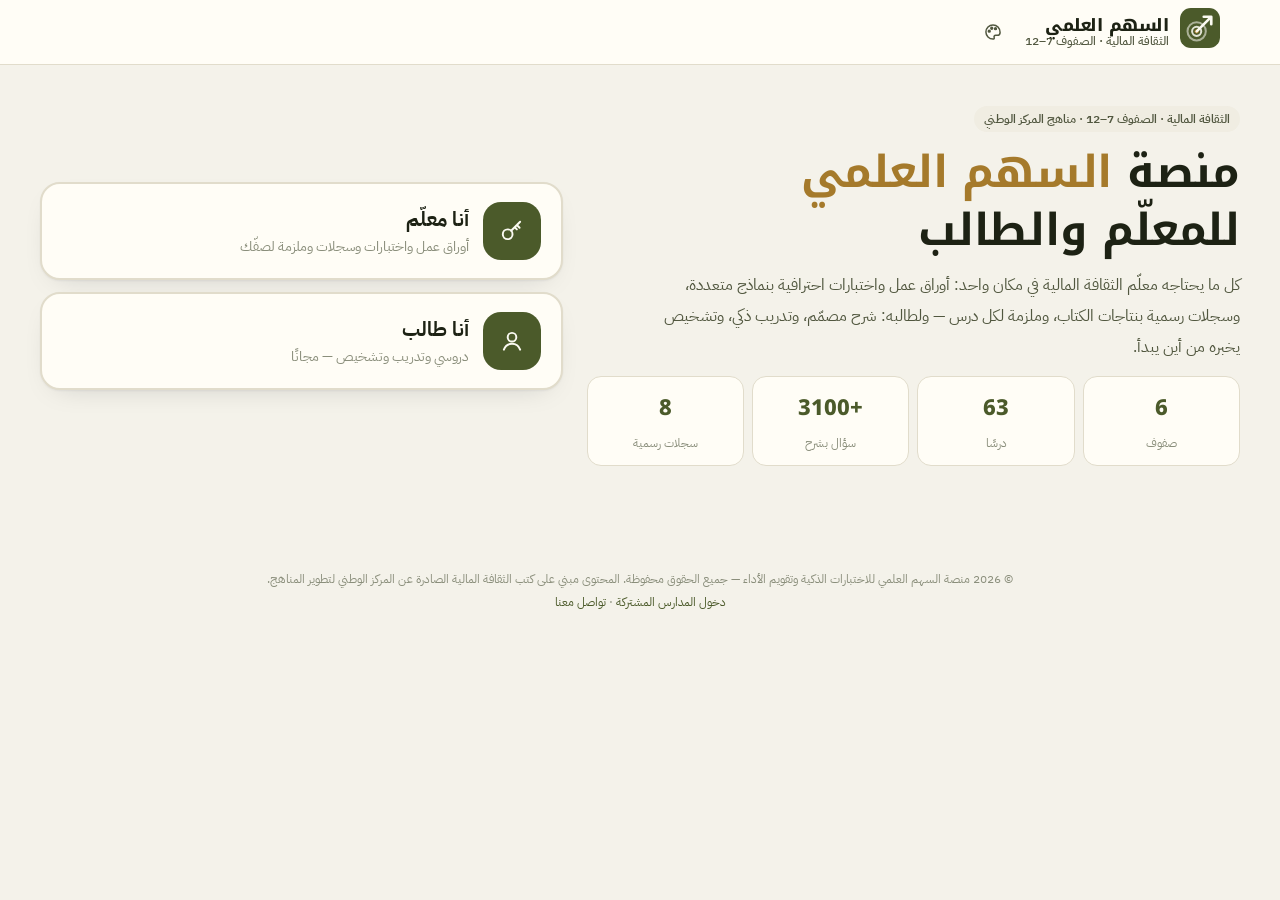
==== commit bfa9a2d4: "Add files via upload" ====
--- a/index.html
+++ b/index.html
@@ -13,12 +13,12 @@
     if (q.indexOf("home") < 0 && (h.indexOf("#/go/") === 0 || h === "#portal" || localStorage.getItem("sahm_st_nid"))) location.replace("students.html" + h); } catch (e) {} })();
 </script>
 <link rel="manifest" href="manifest.webmanifest">
-<link rel="icon" href="assets/icon.svg?v=4.0" type="image/svg+xml">
+<link rel="icon" href="assets/icon.svg?v=4.1" type="image/svg+xml">
 <link rel="preconnect" href="https://fonts.googleapis.com">
 <link rel="preconnect" href="https://fonts.gstatic.com" crossorigin>
 <link href="https://fonts.googleapis.com/css2?family=IBM+Plex+Sans+Arabic:wght@400;500;600;700&family=Noto+Kufi+Arabic:wght@600;700;800&family=Amiri:wght@700&display=swap" rel="stylesheet">
-<link rel="stylesheet" href="assets/brand.css?v=4.0">
-<link rel="stylesheet" href="assets/learn.css?v=4.0">
+<link rel="stylesheet" href="assets/brand.css?v=4.1">
+<link rel="stylesheet" href="assets/learn.css?v=4.1">
 </head>
 <body>
   <header class="appbar"><div class="container">
@@ -31,12 +31,12 @@
   <footer class="ln-foot"><div class="container">© <span id="lnYr"></span> منصة السهم العلمي للاختبارات الذكية وتقويم الأداء — جميع الحقوق محفوظة. المحتوى مبني على كتب الثقافة المالية الصادرة عن المركز الوطني لتطوير المناهج.
     <br><a href="teacher.html">دخول المدارس المشتركة</a> · <a href="https://wa.me/962777478595" target="_blank" rel="noopener">تواصل معنا</a></div></footer>
 
-<script src="assets/config.js?v=4.0"></script>
-<script src="assets/icons.js?v=4.0"></script>
-<script src="assets/common.js?v=4.0"></script>
-<script src="assets/print-pro.js?v=4.0"></script>
-<script src="assets/booklet.js?v=4.0"></script>
-<script src="assets/learn-records.js?v=4.0"></script>
-<script src="assets/learn.js?v=4.0"></script>
+<script src="assets/config.js?v=4.1"></script>
+<script src="assets/icons.js?v=4.1"></script>
+<script src="assets/common.js?v=4.1"></script>
+<script src="assets/print-pro.js?v=4.1"></script>
+<script src="assets/booklet.js?v=4.1"></script>
+<script src="assets/learn-records.js?v=4.1"></script>
+<script src="assets/learn.js?v=4.1"></script>
 </body>
 </html>
--- a/assets/brand.css
+++ b/assets/brand.css
@@ -528,3 +528,22 @@
 .free-strip .fs-t{flex:1;display:grid;gap:2px}.free-strip .fs-t b{font-size:15.5px}.free-strip .fs-t span{font-size:13px;color:var(--ink-2)}
 .nav-free{color:var(--gold)!important;font-weight:700}
 @media (max-width:640px){.free-strip a{flex-wrap:wrap}.free-strip .fs-ic{display:none}.free-strip .btn{width:100%;justify-content:center}}
+/* ===== ورقة الاختبار الرسمي الإلكترونية (الأول/النهائي) ===== */
+.qcard.ppr{padding:22px 26px;background:#fff;color:#141a0c;border:1.5px solid #c9cfba;box-shadow:0 14px 40px -24px rgba(0,0,0,.35)}
+.ppr-h{display:grid;grid-template-columns:96px 1fr 96px;gap:12px;align-items:center;border-bottom:3px double #2f3c18;padding-bottom:10px}
+.ppr-lg{display:grid;place-items:center;height:92px}.ppr-lg img{max-width:92px;max-height:92px;object-fit:contain}
+.ppr-c{text-align:center;display:grid;gap:2px;font-size:14.5px;line-height:1.7}.ppr-c b{font-size:16px}
+.ppr-t{text-align:center;margin:12px 0 8px}.ppr-t h2{font-family:Amiri,var(--f-disp),serif;font-size:26px;margin:0;color:#2f3c18}
+.ppr-t span{display:inline-block;margin-top:4px;border:1.5px solid #a8771f;border-radius:999px;padding:1px 14px;font-size:13.5px;font-weight:600}
+.ppr-i{display:grid;grid-template-columns:repeat(3,1fr);gap:6px 14px;border:1.3px solid #9aa386;border-radius:12px;padding:8px 12px;font-size:13.5px}
+.ppr-n{margin:10px 0 4px;background:#faf6ea;border:1.3px dashed #a8771f;border-radius:10px;padding:7px 12px;font-size:13.5px;line-height:1.8}
+.ppr-q{list-style:none;margin:12px 0 0;padding:0;display:grid;gap:12px}
+.pq{border:1.3px solid #d5d9c8;border-radius:14px;padding:12px 14px;scroll-margin-top:110px}
+.pq-h{display:flex;gap:10px;align-items:flex-start}.pq-h .stem{flex:1;font-size:17px}
+.pq-n{flex:none;width:30px;height:30px;border-radius:9px;display:grid;place-items:center;background:#2f3c18;color:#fff;font:700 14px Arial,sans-serif;border-bottom:3px solid #a8771f;margin-top:2px}
+.pq-f{flex:none;border:0;background:none;color:#9aa386;cursor:pointer;padding:4px;border-radius:8px}.pq-f.on{color:var(--gold);background:var(--gold-soft)}
+.ppr .opts{margin-top:10px;grid-template-columns:1fr 1fr}.ppr .opt{padding:10px 12px}
+.ppr-end{text-align:center;margin-top:16px;padding-top:10px;border-top:1.5px solid #2f3c18;font-weight:700;color:#2f3c18}
+@media (max-width:720px){.ppr-h{grid-template-columns:64px 1fr 64px}.ppr-lg img{max-width:62px;max-height:62px}.ppr-i{grid-template-columns:1fr 1fr}.ppr .opts{grid-template-columns:1fr}}
+.ppr .opt{background:#fff;color:#141a0c;border-color:#c9cfba}.ppr .opt:hover{background:#f6f7f1}.ppr .opt .L{background:#eef0e6;color:#2f3c18}
+.ppr .opt[aria-checked="true"]{background:#eef3e2;border-color:#3d5a1e}.ppr .opt[aria-checked="true"] .L{background:#3d5a1e;color:#fff}
--- a/assets/learn.css
+++ b/assets/learn.css
@@ -54,3 +54,77 @@
 .pay-hero>div:first-child{display:grid;justify-items:center;min-width:76px;color:#7a5410}.pay-hero b{font:800 34px var(--f-disp);line-height:1}
 .pay-steps{margin:0;padding-inline-start:20px;line-height:2.1}.alias{font:800 18px monospace;background:var(--surface-2);border:1px dashed var(--gold);border-radius:8px;padding:2px 10px}
 .pay-wait{display:grid;gap:8px;margin-top:12px;padding:12px;border-radius:12px;background:var(--ok-bg);border:1px solid var(--ok)}
+/* ===================== 4.0: الموقع التجاري (معلّم / طالب · الصفوف 7–12) ===================== */
+.appbar #lnG{margin-inline-start:auto;gap:6px}
+.hub-hero{display:grid;grid-template-columns:1.25fr 1fr;gap:24px;align-items:center;margin:14px 0 18px}
+.hub-hero h1{font-size:clamp(28px,4.2vw,44px);line-height:1.3;margin:12px 0 10px}.hub-hero h1 em{font-style:normal;color:var(--gold)}
+.hub-hero p{color:var(--ink-2);line-height:2;font-size:15.5px;max-width:600px}
+.hh-stats{display:grid;grid-template-columns:repeat(4,1fr);gap:8px;margin-top:14px}
+.hh-stats div{background:var(--surface);border:1px solid var(--line);border-radius:14px;padding:10px;text-align:center}.hh-stats b{display:block;font:800 22px var(--f-disp);color:var(--accent)}.hh-stats span{font-size:12px;color:var(--ink-3)}
+.hh-roles{display:grid;gap:12px}
+.role-card{display:grid;grid-template-columns:auto 1fr;grid-template-rows:auto auto;column-gap:14px;align-items:center;text-align:right;padding:18px 20px;border-radius:20px;border:2px solid var(--line);background:var(--surface);cursor:pointer;box-shadow:var(--sh);transition:transform .15s,border-color .15s}
+.role-card:hover{transform:translateY(-2px);border-color:var(--accent)}.role-card.on{border-color:var(--accent);background:linear-gradient(0deg,var(--accent-soft),var(--surface) 70%)}
+.role-card .rc-i{grid-row:span 2;width:58px;height:58px;border-radius:18px;display:grid;place-items:center;background:var(--accent);color:var(--accent-ink)}
+.role-card b{font-size:20px}.role-card>span:last-child{font-size:13.5px;color:var(--ink-3)}
+@media (max-width:820px){.hub-hero{grid-template-columns:1fr}.hh-stats{grid-template-columns:repeat(2,1fr)}}
+.g-chips{display:flex;gap:8px;flex-wrap:wrap;margin:12px 0 4px}
+.g-chip{position:relative;display:grid;justify-items:center;min-width:74px;padding:8px 10px;border-radius:14px;border:1.5px solid var(--line);background:var(--surface);cursor:pointer;line-height:1.2}
+.g-chip b{font:800 20px var(--f-disp);color:var(--ink-2)}.g-chip span{font-size:11.5px;color:var(--ink-3)}
+.g-chip.on{background:var(--accent);border-color:var(--accent)}.g-chip.on b,.g-chip.on span{color:var(--accent-ink)}
+.g-chip i{position:absolute;top:-6px;inset-inline-start:-6px;width:18px;height:18px;border-radius:50%;background:var(--gold);color:#fff;font:700 11px/18px Arial;font-style:normal;text-align:center}
+.tiles{display:grid;grid-template-columns:repeat(auto-fill,minmax(270px,1fr));gap:12px;margin-top:16px}
+.tile{position:relative;display:flex;gap:14px;align-items:flex-start;text-align:right;padding:18px;border-radius:20px;border:1.5px solid var(--line);background:var(--surface);cursor:pointer;box-shadow:var(--sh);transition:transform .15s,border-color .15s}
+.tile:hover{transform:translateY(-2px);border-color:var(--accent)}
+.tile .tl-i{flex:none;width:54px;height:54px;border-radius:16px;display:grid;place-items:center;background:var(--accent-soft);color:var(--accent)}
+.tile.hot .tl-i{background:var(--accent);color:var(--accent-ink)}.tile.gold .tl-i{background:var(--gold-soft);color:var(--gold)}
+.tile .tl-t b{display:block;font-size:17px;margin-bottom:4px}.tile .tl-t span{font-size:13px;color:var(--ink-3);line-height:1.8}
+.tile .tl-b{position:absolute;top:-10px;inset-inline-end:14px;background:var(--surface)!important;font-size:11px;font-weight:700;padding:1px 10px;border-radius:999px;background:var(--gold-soft);color:var(--gold);border:1px solid var(--gold)}
+.sub-cta{display:flex;gap:16px;align-items:center;justify-content:space-between;flex-wrap:wrap;margin-top:14px;padding:18px 22px;border-radius:20px;color:#fff;background:radial-gradient(120% 120% at 0% 0%,#6d7f3c,#2f3c18 60%)}
+.sub-cta h3{font-size:22px;margin:8px 0 4px;color:#fff}.sub-cta h3 b{color:#f1d48a;font-size:30px}.sub-cta p{margin:0;opacity:.92;font-size:14px;max-width:640px;line-height:1.9}
+.sub-cta .sc-b{display:grid;justify-items:center;gap:4px}.sub-cta .tiny{color:#f6ecd3}
+.sub-ok{display:flex;gap:10px;align-items:center;flex-wrap:wrap;margin-top:12px;padding:12px 16px;border-radius:16px;background:var(--ok-bg);border:1px solid var(--ok)}.sub-ok span{flex:1}
+.why{margin-top:22px;padding:20px;border-radius:22px;background:var(--surface);border:1px solid var(--line);box-shadow:var(--sh)}
+.why h2{display:flex;gap:10px;align-items:center;font-size:21px;margin:0 0 14px}
+.why-g{display:grid;grid-template-columns:repeat(auto-fill,minmax(250px,1fr));gap:12px}
+.why-g>div{padding:14px;border-radius:16px;background:var(--surface-2);border:1px solid var(--line)}
+.why-g span{display:inline-grid;place-items:center;width:40px;height:40px;border-radius:12px;background:var(--accent-soft);color:var(--accent);margin-bottom:6px}
+.why-g b{display:block;font-size:15.5px}.why-g p{margin:4px 0 0;font-size:13px;color:var(--ink-3);line-height:1.85}
+.cmp-t{width:100%;border-collapse:separate;border-spacing:0;margin-top:16px;border:1px solid var(--line);border-radius:14px;overflow:hidden;font-size:14px}
+.cmp-t th,.cmp-t td{padding:9px 12px;border-top:1px solid var(--line);text-align:center}.cmp-t td:first-child,.cmp-t th:first-child{text-align:right}
+.cmp-t thead th{background:var(--surface-2);border-top:0}.cmp-t .pro{background:var(--accent-soft);color:var(--accent);font-weight:700}
+.why-cta{display:grid;justify-items:center;gap:6px;margin-top:16px}
+.bk-print{display:flex;gap:14px;align-items:center;flex-wrap:wrap;margin:12px 0;padding:14px 16px;border-radius:16px;background:var(--gold-soft);border:1.5px solid var(--gold)}
+.bk-print>span{width:44px;height:44px;border-radius:14px;display:grid;place-items:center;background:var(--gold);color:#fff}.bk-print b{display:block}
+.ln-l.lsn{text-align:right;cursor:pointer;border:1.5px solid var(--line)}.ln-l.lsn:hover{border-color:var(--accent)}
+.lsn-bar{position:sticky;top:64px;z-index:5;display:flex;gap:8px;align-items:center;flex-wrap:wrap;padding:10px 12px;margin:0 0 14px;border-radius:14px;background:var(--surface);border:1px solid var(--line);box-shadow:var(--sh)}
+.lsn-bar.end{position:static;width:100%;margin:0}
+.pg-row{display:flex;gap:10px;align-items:center;padding:10px 12px;margin-bottom:6px;border-radius:12px;background:var(--surface);border:1px solid var(--line)}
+.qtb{overflow:auto;margin:8px 0 4px}.qtb table{border-collapse:separate;border-spacing:0;border:1.3px solid var(--line);border-radius:10px;overflow:hidden;font-size:14px;min-width:50%}
+.qtb th{background:var(--accent);color:var(--accent-ink);padding:6px 10px}.qtb td{padding:5px 10px;border-top:1px solid var(--line);text-align:center}
+.probox{margin-top:14px;padding:12px;border-radius:14px;border:1.5px dashed var(--accent);background:var(--accent-soft)}
+.seg.sm button{font-size:12.5px;padding:6px 8px}
+.pro-tag{display:inline-flex;gap:4px;align-items:center;font-size:11px;font-weight:700;color:var(--gold);border:1px solid var(--gold);border-radius:999px;padding:0 8px;margin-inline-start:6px;vertical-align:middle;background:var(--surface)}
+.up-g{display:grid;grid-template-columns:1fr 1fr;gap:10px}
+.up-o{position:relative;display:grid;justify-items:center;gap:2px;padding:16px 10px;border-radius:16px;border:2px solid var(--line);background:var(--surface);cursor:pointer;text-align:center}
+.up-o b{font:800 34px var(--f-disp);line-height:1;color:var(--accent)}.up-o em{font-style:normal;font-size:12.5px;color:var(--ink-3);line-height:1.7;margin-top:4px}
+.up-o.best{border-color:var(--gold);background:linear-gradient(0deg,var(--gold-soft),var(--surface) 70%)}.up-o.best b{color:var(--gold)}
+.up-o i{position:absolute;top:-10px;font-style:normal;font-size:11px;font-weight:800;background:var(--gold);color:#fff;border-radius:999px;padding:1px 10px}
+.best-deal{display:flex;gap:18px;align-items:center;justify-content:space-between;flex-wrap:wrap;padding:20px 22px;border-radius:22px;color:#fff;background:radial-gradient(120% 140% at 100% 0%,#8a6a22,#2f3c18 55%);margin-top:6px}
+.best-deal h2{color:#fff;margin:8px 0 4px;font-size:24px}.best-deal p{margin:0;opacity:.93;max-width:620px;line-height:1.9;font-size:14.5px}
+.best-deal .bd-p{display:grid;justify-items:center;gap:4px}.best-deal .bd-p b{font:800 54px var(--f-disp);line-height:1;color:#f1d48a}.best-deal s{color:#f6ecd3}
+.pl{display:grid;grid-template-columns:1fr 340px;gap:14px;align-items:start;margin-top:14px}
+.pl-h{display:flex;gap:8px;align-items:center;font-size:16px;margin:0 0 10px}
+.pl-g{display:grid;grid-template-columns:repeat(7,1fr);gap:8px}
+.pl-c{display:grid;justify-items:center;padding:10px 4px;border-radius:14px;border:1.5px solid var(--line);cursor:pointer;background:var(--surface);text-align:center}
+.pl-c input{position:absolute;opacity:0;pointer-events:none}.pl-c b{font:800 20px var(--f-disp)}.pl-c span{font-size:11.5px;color:var(--ink-3)}
+.pl-c.on{background:var(--accent);border-color:var(--accent)}.pl-c.on b,.pl-c.on span{color:var(--accent-ink)}
+.pl-i{display:flex;gap:12px;align-items:center;padding:12px 14px;margin-bottom:8px;border-radius:14px;border:1.5px solid var(--line);cursor:pointer;background:var(--surface)}
+.pl-i input{width:20px;height:20px}.pl-i b{display:block}.pl-i.on{border-color:var(--accent);background:linear-gradient(0deg,var(--accent-soft),var(--surface) 80%)}
+.pl-pr{display:flex;gap:3px;align-items:baseline;white-space:nowrap;color:var(--accent);font-weight:700}.pl-pr b{font-size:20px}
+.pl-recs{display:flex;flex-wrap:wrap;gap:6px;margin-top:10px}.pl-r{font-size:12.5px;padding:3px 10px;border-radius:999px;border:1px solid var(--line);color:var(--ink-3)}.pl-r.on{border-color:var(--accent);color:var(--accent);font-weight:700;background:var(--accent-soft)}
+.pl-sum{position:sticky;top:76px}.pl-sum h3{display:flex;gap:8px;align-items:center;margin:0 0 8px;font-size:16px}
+.pl-tot{display:flex;align-items:baseline;gap:6px;margin:4px 0 8px}.pl-tot b{font:800 46px var(--f-disp);color:var(--accent);line-height:1}
+.pl-save{margin:10px 0 4px;padding:8px 10px;border-radius:10px;background:var(--ok-bg);color:var(--ok);font-size:13px;font-weight:700}
+.pl-nudge{margin:10px 0 4px;padding:10px;border-radius:12px;background:var(--gold-soft);border:1px dashed var(--gold);font-size:13px;line-height:1.9}
+.pl-sum .btn.block{margin-top:12px}.pl-f{margin:12px 0 0;padding-inline-start:18px;font-size:12.5px;color:var(--ink-3);line-height:2}
+@media (max-width:900px){.pl{grid-template-columns:1fr}.pl-sum{position:static}.pl-g{grid-template-columns:repeat(4,1fr)}.up-g{grid-template-columns:1fr}}
